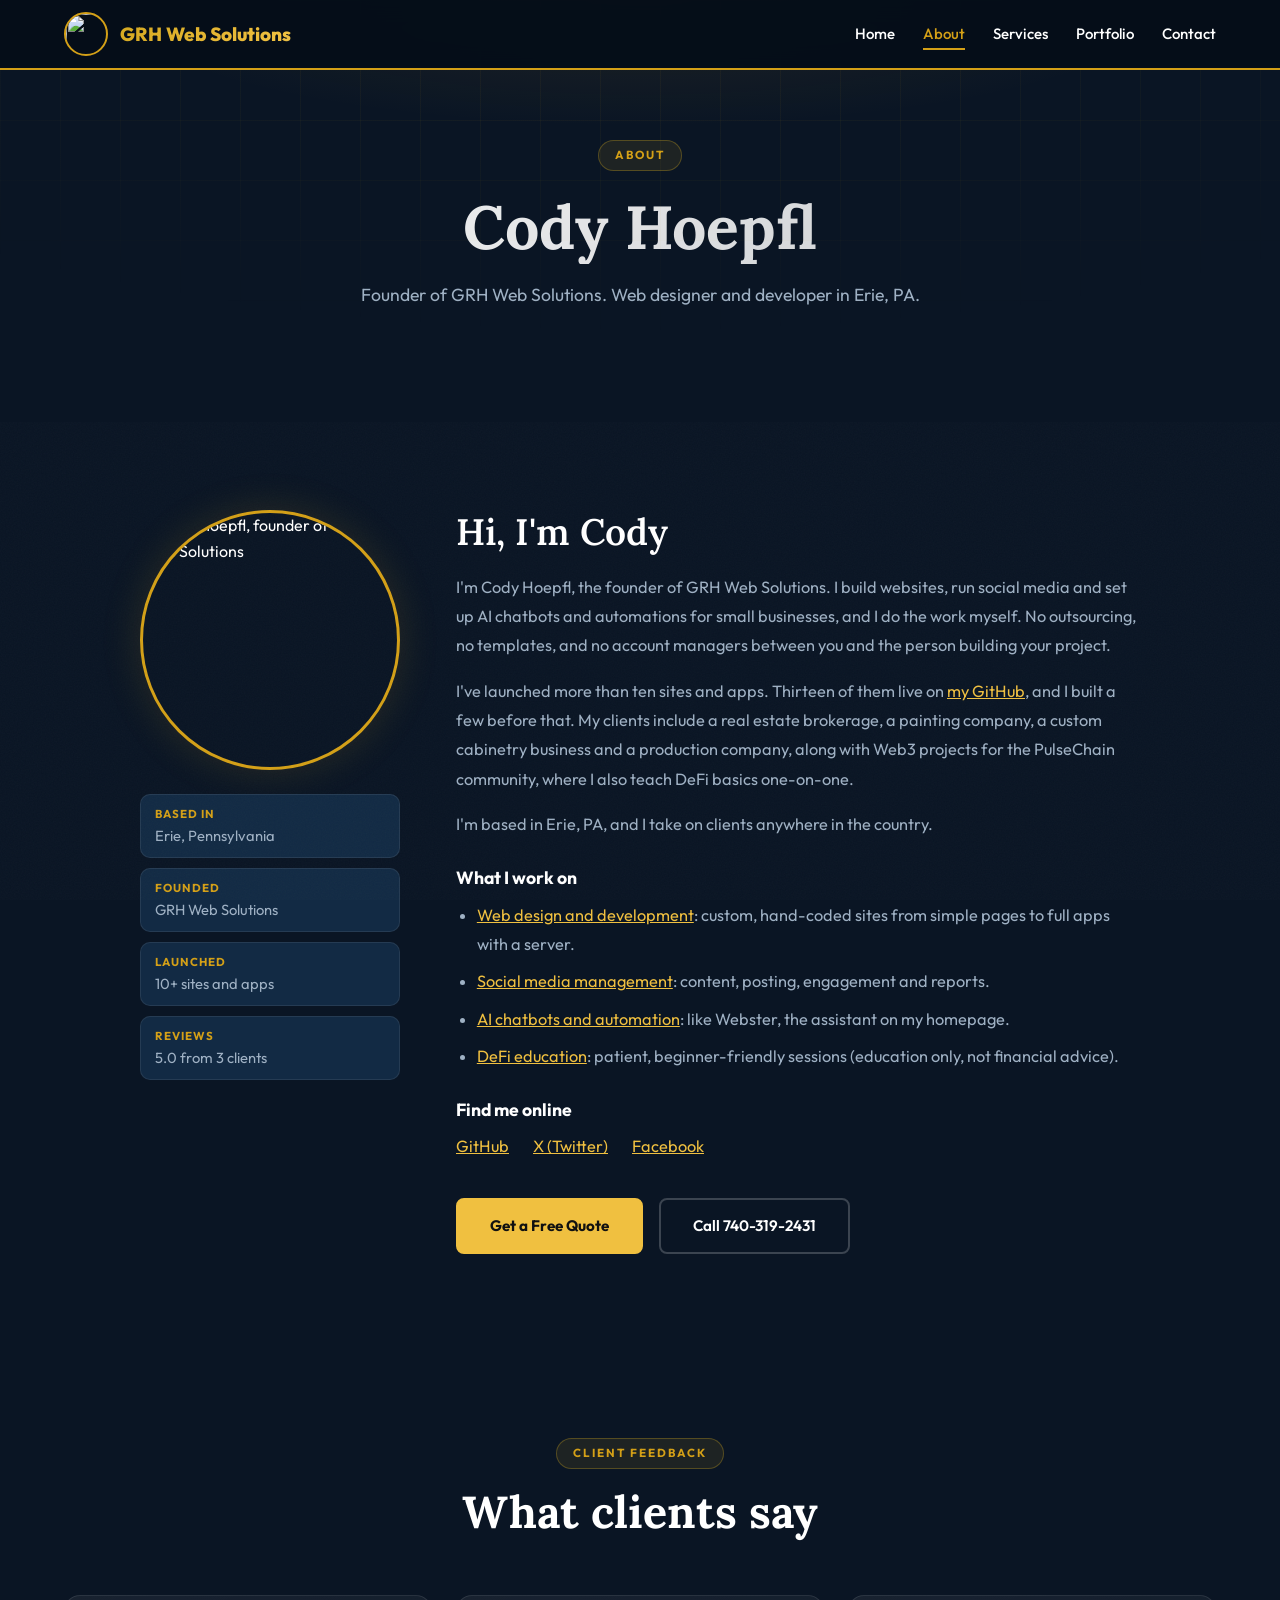
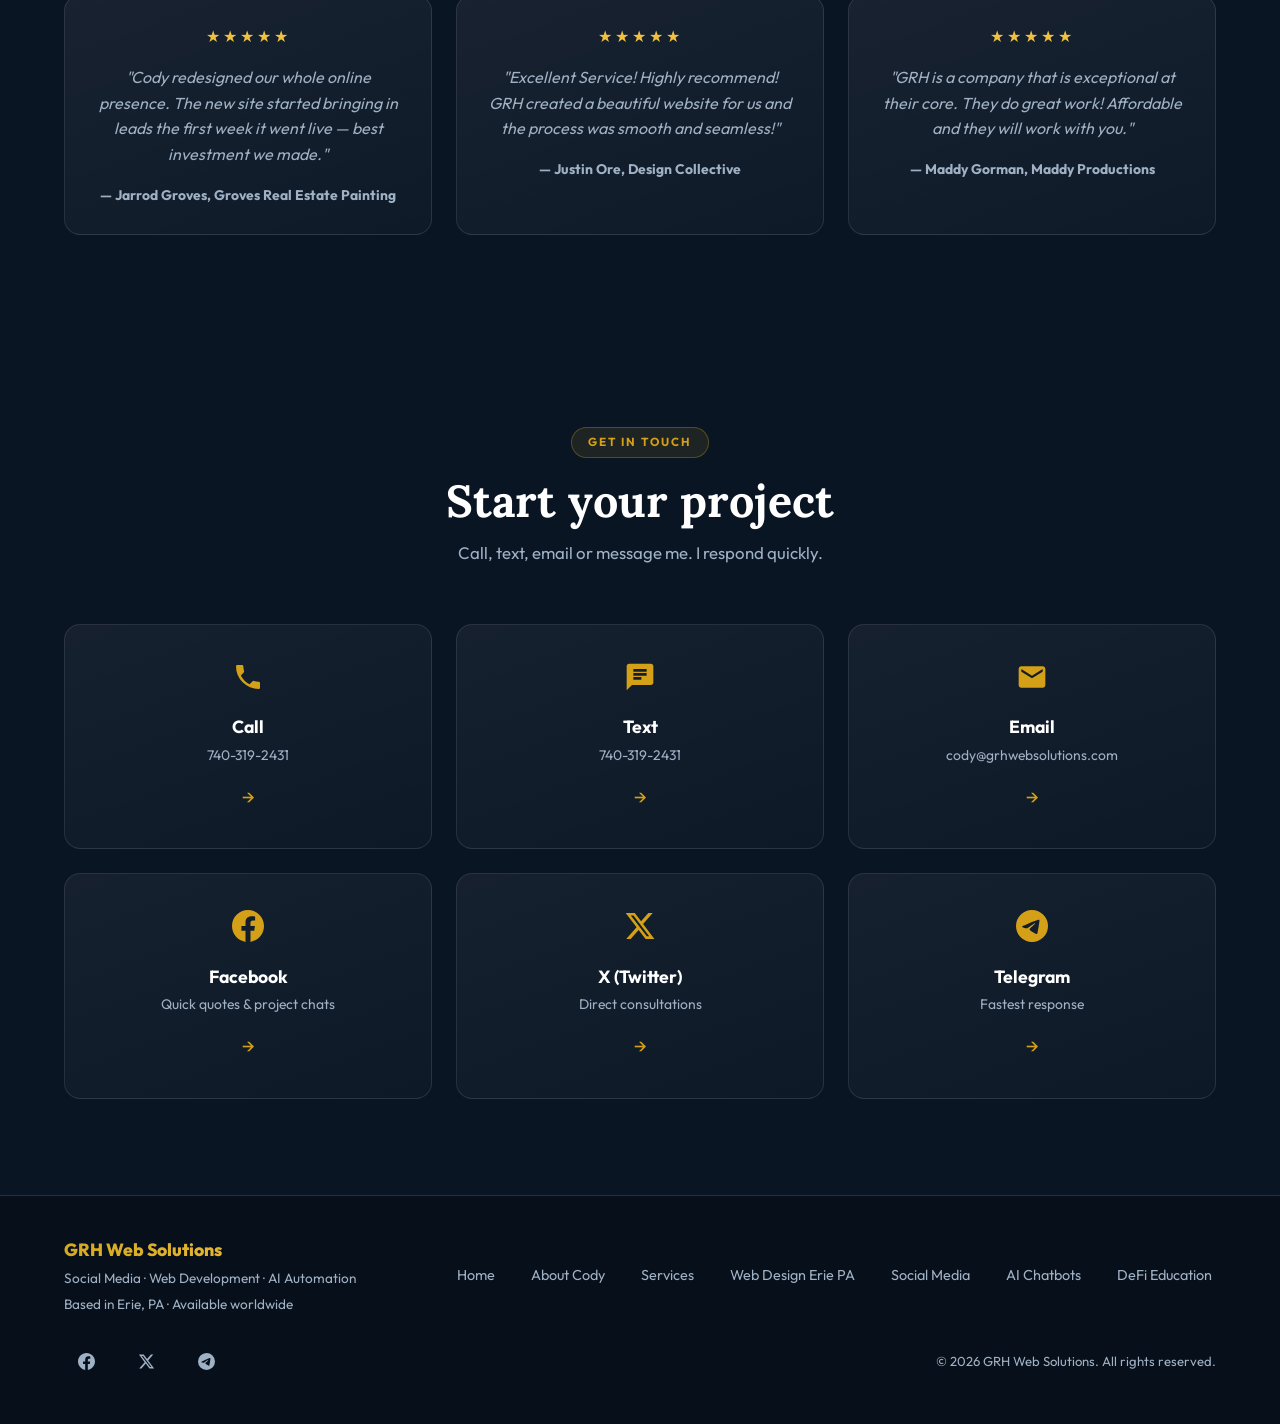
==== about.html @ 49083e16 "Add service landing pages, Cody Hoepfl bio, pricing FAQ, review schema and .htaccess - New pages: we" ====
<!DOCTYPE html>
<html lang="en">
<head>
    <!-- Google tag (gtag.js) -->
    <script async src="https://www.googletagmanager.com/gtag/js?id=G-C15HK9LHY8"></script>
    <script>
      window.dataLayer = window.dataLayer || [];
      function gtag(){dataLayer.push(arguments);}
      gtag('js', new Date());

      gtag('config', 'G-C15HK9LHY8');
    </script>
    <meta charset="UTF-8">
    <meta name="viewport" content="width=device-width, initial-scale=1.0">
    <meta http-equiv="X-UA-Compatible" content="IE=edge">

    <title>Cody Hoepfl, Founder of GRH Web Solutions | Web Designer in Erie, PA</title>
    <meta name="description" content="Cody Hoepfl is the founder of GRH Web Solutions, a web designer and developer in Erie, PA who builds websites, runs social media and sets up AI chatbots for small businesses.">
    <meta name="author" content="Cody Hoepfl">
    <meta name="robots" content="index, follow">
    <link rel="canonical" href="https://grhwebsolutions.com/about.html">

    <meta property="og:type" content="profile">
    <meta property="og:url" content="https://grhwebsolutions.com/about.html">
    <meta property="og:title" content="Cody Hoepfl | GRH Web Solutions">
    <meta property="og:description" content="Meet Cody Hoepfl, the Erie, PA web designer and developer behind GRH Web Solutions.">
    <meta property="og:image" content="https://grhwebsolutions.com/images/og-image.jpg">
    <meta property="og:image:width" content="1200">
    <meta property="og:image:height" content="630">
    <meta property="og:image:alt" content="GRH Web Solutions logo: web design, social media and AI automation in Erie, PA">
    <meta property="og:site_name" content="GRH Web Solutions">
    <meta property="og:locale" content="en_US">
    <meta name="twitter:card" content="summary_large_image">
    <meta name="twitter:site" content="@gainrangerheffe">
    <meta name="twitter:image:alt" content="GRH Web Solutions logo: web design, social media and AI automation in Erie, PA">

    <meta name="theme-color" content="#0A1524">

    <link rel="dns-prefetch" href="//fonts.googleapis.com">
    <link rel="preconnect" href="https://fonts.googleapis.com">
    <link rel="preconnect" href="https://fonts.gstatic.com" crossorigin>

    <link rel="icon" type="image/png" sizes="32x32" href="images/favicon-32.png">
    <link rel="apple-touch-icon" sizes="180x180" href="images/apple-touch-icon.png">

    <link rel="stylesheet" href="style.css?v=20261007b">
    <script src="script.js?v=20261007b" defer></script>
    <script type="application/ld+json">
    {
      "@context": "https://schema.org",
      "@graph": [
        {
          "@type": "BreadcrumbList",
          "itemListElement": [
            {
              "@type": "ListItem",
              "position": 1,
              "name": "Home",
              "item": "https://grhwebsolutions.com/"
            },
            {
              "@type": "ListItem",
              "position": 2,
              "name": "About Cody Hoepfl",
              "item": "https://grhwebsolutions.com/about.html"
            }
          ]
        },
        {
          "@type": "ProfilePage",
          "@id": "https://grhwebsolutions.com/about.html",
          "url": "https://grhwebsolutions.com/about.html",
          "name": "About Cody Hoepfl",
          "mainEntity": {
            "@id": "https://grhwebsolutions.com/about.html#cody"
          }
        },
        {
          "@type": "Person",
          "@id": "https://grhwebsolutions.com/about.html#cody",
          "name": "Cody Hoepfl",
          "givenName": "Cody",
          "familyName": "Hoepfl",
          "jobTitle": "Founder and Web Developer",
          "url": "https://grhwebsolutions.com/about.html",
          "image": "https://grhwebsolutions.com/images/me-520.jpg",
          "email": "cody@grhwebsolutions.com",
          "telephone": "+1-740-319-2431",
          "worksFor": {
            "@id": "https://grhwebsolutions.com/#business",
            "@type": "ProfessionalService",
            "name": "GRH Web Solutions"
          },
          "address": {
            "@type": "PostalAddress",
            "addressLocality": "Erie",
            "addressRegion": "PA",
            "addressCountry": "US"
          },
          "knowsAbout": [
            "Web design",
            "Website development",
            "JavaScript",
            "Node.js",
            "Search engine optimization",
            "Social media marketing",
            "AI chatbots",
            "Business automation",
            "Decentralized finance"
          ],
          "sameAs": [
            "https://github.com/GainRangerHeffe",
            "https://x.com/gainrangerheffe"
          ]
        }
      ]
    }
    </script>
</head>
<body>
    <a href="#main" class="skip-link">Skip to content</a>

    <!-- Navigation -->
    <header class="header-nav" role="banner">
        <div class="nav-container">
            <a href="/" class="nav-logo" aria-label="GRH Web Solutions home">
                <img src="images/grh-logo-88.webp" alt="" width="44" height="44">
                <span class="nav-logo-text">GRH Web Solutions</span>
            </a>
            <nav class="nav-links" id="nav-links" aria-label="Main navigation">
                <a href="/" class="nav-link">Home</a>
                <a href="/about.html" class="nav-link active" aria-current="page">About</a>
                <a href="/services.html" class="nav-link">Services</a>
                <a href="/#portfolio" class="nav-link">Portfolio</a>
                <a href="#contact" class="nav-link">Contact</a>
            </nav>
            <button class="mobile-menu-btn" aria-label="Toggle navigation menu" aria-expanded="false" aria-controls="nav-links">
                <span></span>
                <span></span>
                <span></span>
            </button>
        </div>
    </header>

    <main id="main">

        <section class="page-hero" aria-label="Page introduction">
            <div class="page-hero-bg-grid" aria-hidden="true"></div>
            <div class="container">
                <span class="section-tag">About</span>
                <h1>Cody Hoepfl</h1>
                <p>Founder of GRH Web Solutions. Web designer and developer in Erie, PA.</p>
            </div>
        </section>

        <section id="bio" class="content-section" aria-labelledby="bio-heading">
            <div class="container">
                <div class="bio-grid">
                    <div class="bio-photo">
                        <picture>
                            <source srcset="images/me-520.webp" type="image/webp">
                            <img src="images/me-520.jpg" alt="Cody Hoepfl, founder of GRH Web Solutions" class="about-photo-img" width="260" height="260" decoding="async">
                        </picture>
                        <ul class="bio-facts">
                            <li><strong>Based in</strong> Erie, Pennsylvania</li>
                            <li><strong>Founded</strong> GRH Web Solutions</li>
                            <li><strong>Launched</strong> 10+ sites and apps</li>
                            <li><strong>Reviews</strong> 5.0 from 3 clients</li>
                        </ul>
                    </div>
                    <div class="prose bio-text">
                        <h2 id="bio-heading">Hi, I'm Cody</h2>
                        <p>I'm Cody Hoepfl, the founder of GRH Web Solutions. I build websites, run social media and set up AI chatbots and automations for small businesses, and I do the work myself. No outsourcing, no templates, and no account managers between you and the person building your project.</p>
                        <p>I've launched more than ten sites and apps. Thirteen of them live on <a href="https://github.com/GainRangerHeffe" target="_blank" rel="noopener noreferrer">my GitHub</a>, and I built a few before that. My clients include a real estate brokerage, a painting company, a custom cabinetry business and a production company, along with Web3 projects for the PulseChain community, where I also teach DeFi basics one-on-one.</p>
                        <p>I'm based in Erie, PA, and I take on clients anywhere in the country.</p>
                        <h3>What I work on</h3>
                        <ul>
                            <li><a href="/web-design-erie-pa.html">Web design and development</a>: custom, hand-coded sites from simple pages to full apps with a server.</li>
                            <li><a href="/social-media-management.html">Social media management</a>: content, posting, engagement and reports.</li>
                            <li><a href="/ai-chatbots.html">AI chatbots and automation</a>: like Webster, the assistant on my homepage.</li>
                            <li><a href="/defi.html">DeFi education</a>: patient, beginner-friendly sessions (education only, not financial advice).</li>
                        </ul>
                        <h3>Find me online</h3>
                        <ul class="bio-links">
                            <li><a href="https://github.com/GainRangerHeffe" target="_blank" rel="noopener noreferrer">GitHub</a></li>
                            <li><a href="https://x.com/gainrangerheffe" target="_blank" rel="noopener noreferrer">X (Twitter)</a></li>
                            <li><a href="https://www.facebook.com/GRHwebsolutions" target="_blank" rel="noopener noreferrer">Facebook</a></li>
                        </ul>
                        <div class="hero-ctas">
                            <a href="/#quote" class="btn-primary">Get a Free Quote</a>
                            <a href="tel:+17403192431" class="btn-ghost" data-track="call">Call 740-319-2431</a>
                        </div>
                    </div>
                </div>
            </div>
        </section>

        <section class="services-section" aria-labelledby="testimonials-heading">
            <div class="container">
                <div class="section-header">
                    <span class="section-tag">Client Feedback</span>
                    <h2 id="testimonials-heading">What clients say</h2>
                </div>
                <div class="crypto-grid">
                    <div class="crypto-card" data-aos>
                        <div class="testimonial-stars" role="img" aria-label="5 out of 5 stars">★★★★★</div>
                        <blockquote class="testimonial-quote">"Cody redesigned our whole online presence. The new site started bringing in leads the first week it went live — best investment we made."</blockquote>
                        <p class="testimonial-author">— Jarrod Groves, Groves Real Estate Painting</p>
                    </div>
                    <div class="crypto-card" data-aos>
                        <div class="testimonial-stars" role="img" aria-label="5 out of 5 stars">★★★★★</div>
                        <blockquote class="testimonial-quote">"Excellent Service! Highly recommend! GRH created a beautiful website for us and the process was smooth and seamless!"</blockquote>
                        <p class="testimonial-author">— Justin Ore, Design Collective</p>
                    </div>
                    <div class="crypto-card" data-aos>
                        <div class="testimonial-stars" role="img" aria-label="5 out of 5 stars">★★★★★</div>
                        <blockquote class="testimonial-quote">"GRH is a company that is exceptional at their core. They do great work! Affordable and they will work with you."</blockquote>
                        <p class="testimonial-author">— Maddy Gorman, Maddy Productions</p>
                    </div>
                </div>
            </div>
        </section>

        <!-- ── CONTACT ── -->
        <section id="contact" class="contact-section" aria-labelledby="contact-heading">
            <div class="container">
                <div class="section-header">
                    <span class="section-tag">Get In Touch</span>
                    <h2 id="contact-heading">Start your project</h2>
                    <p>Call, text, email or message me. I respond quickly.</p>
                </div>
                <div class="contact-grid">

                    <a href="tel:+17403192431" class="contact-card" data-track="call" aria-label="Call Cody at 740-319-2431">
                        <div class="contact-icon" aria-hidden="true">
                            <svg viewBox="0 0 24 24" width="32" height="32" aria-hidden="true"><path fill="currentColor" d="M6.62 10.79a15.05 15.05 0 0 0 6.59 6.59l2.2-2.2a1 1 0 0 1 1.02-.24c1.12.37 2.33.57 3.57.57a1 1 0 0 1 1 1V20a1 1 0 0 1-1 1A17 17 0 0 1 3 4a1 1 0 0 1 1-1h3.5a1 1 0 0 1 1 1c0 1.25.2 2.45.57 3.57a1 1 0 0 1-.25 1.02l-2.2 2.2z"/></svg>
                        </div>
                        <h3>Call</h3>
                        <p>740-319-2431</p>
                        <span class="contact-arrow" aria-hidden="true">→</span>
                    </a>

                    <a href="sms:+17403192431" class="contact-card" data-track="text" aria-label="Text Cody at 740-319-2431">
                        <div class="contact-icon" aria-hidden="true">
                            <svg viewBox="0 0 24 24" width="32" height="32" aria-hidden="true"><path fill="currentColor" d="M20 2H4a2 2 0 0 0-2 2v18l4-4h14a2 2 0 0 0 2-2V4a2 2 0 0 0-2-2zM7 9h10v2H7V9zm6 5H7v-2h6v2zm4-6H7V6h10v2z"/></svg>
                        </div>
                        <h3>Text</h3>
                        <p>740-319-2431</p>
                        <span class="contact-arrow" aria-hidden="true">→</span>
                    </a>

                    <a href="mailto:cody@grhwebsolutions.com" class="contact-card" aria-label="Send email to Cody">
                        <div class="contact-icon" aria-hidden="true">
                            <svg viewBox="0 0 24 24" width="32" height="32" aria-hidden="true">
                                <path fill="currentColor" d="M20 4H4c-1.1 0-2 .9-2 2v12c0 1.1.9 2 2 2h16c1.1 0 2-.9 2-2V6c0-1.1-.9-2-2-2zm0 4l-8 5-8-5V6l8 5 8-5v2z"/>
                            </svg>
                        </div>
                        <h3>Email</h3>
                        <p>cody@grhwebsolutions.com</p>
                        <span class="contact-arrow" aria-hidden="true">→</span>
                    </a>
                    <a href="https://www.facebook.com/GRHwebsolutions" class="contact-card" target="_blank" rel="noopener noreferrer" aria-label="Contact via Facebook Messenger">
                        <div class="contact-icon" aria-hidden="true">
                            <svg viewBox="0 0 24 24" width="32" height="32">
                                <path fill="currentColor" d="M24 12.073c0-6.627-5.373-12-12-12s-12 5.373-12 12c0 5.99 4.388 10.954 10.125 11.854v-8.385H7.078v-3.47h3.047V9.43c0-3.007 1.792-4.669 4.533-4.669 1.312 0 2.686.235 2.686.235v2.953H15.83c-1.491 0-1.956.925-1.956 1.874v2.25h3.328l-.532 3.47h-2.796v8.385C19.612 23.027 24 18.062 24 12.073z"/>
                            </svg>
                        </div>
                        <h3>Facebook</h3>
                        <p>Quick quotes &amp; project chats</p>
                        <span class="contact-arrow" aria-hidden="true">→</span>
                    </a>

                    <a href="https://x.com/gainrangerheffe" class="contact-card" target="_blank" rel="noopener noreferrer" aria-label="Contact via X (Twitter)">
                        <div class="contact-icon" aria-hidden="true">
                            <svg viewBox="0 0 24 24" width="32" height="32">
                                <path fill="currentColor" d="M18.244 2.25h3.308l-7.227 8.26 8.502 11.24H16.17l-5.214-6.817L4.99 21.75H1.68l7.73-8.835L1.254 2.25H8.08l4.713 6.231zm-1.161 17.52h1.833L7.084 4.126H5.117z"/>
                            </svg>
                        </div>
                        <h3>X (Twitter)</h3>
                        <p>Direct consultations</p>
                        <span class="contact-arrow" aria-hidden="true">→</span>
                    </a>

                    <a href="https://t.me/gainrangershouse" class="contact-card" target="_blank" rel="noopener noreferrer" aria-label="Contact via Telegram">
                        <div class="contact-icon" aria-hidden="true">
                            <svg viewBox="0 0 24 24" width="32" height="32">
                                <path fill="currentColor" d="M11.944 0A12 12 0 0 0 0 12a12 12 0 0 0 12 12 12 12 0 0 0 12-12A12 12 0 0 0 12 0a12 12 0 0 0-.056 0zm4.962 7.224c.1-.002.321.023.465.14a.506.506 0 0 1 .171.325c.016.093.036.306.02.472-.18 1.898-.962 6.502-1.36 8.627-.168.9-.499 1.201-.82 1.23-.696.065-1.225-.46-1.9-.902-1.056-.693-1.653-1.124-2.678-1.8-1.185-.78-.417-1.21.258-1.91.177-.184 3.247-2.977 3.307-3.23.007-.032.014-.15-.056-.212s-.174-.041-.249-.024c-.106.024-1.793 1.14-5.061 3.345-.48.33-.913.49-1.302.48-.428-.008-1.252-.241-1.865-.44-.752-.245-1.349-.374-1.297-.789.027-.216.325-.437.893-.663 3.498-1.524 5.83-2.529 6.998-3.014 3.332-1.386 4.025-1.627 4.476-1.635z"/>
                            </svg>
                        </div>
                        <h3>Telegram</h3>
                        <p>Fastest response</p>
                        <span class="contact-arrow" aria-hidden="true">→</span>
                    </a>

                </div>
            </div>
        </section>

    </main>

    <footer class="footer" role="contentinfo">
        <div class="container">
            <div class="footer-inner">
                <div class="footer-brand">
                    <span class="footer-logo-text">GRH Web Solutions</span>
                    <p>Social Media · Web Development · AI Automation</p>
                    <p class="footer-location">Based in Erie, PA &middot; Available worldwide</p>
                </div>
                <nav class="footer-links" aria-label="Footer navigation">
                    <a href="/">Home</a>
                    <a href="/about.html">About Cody</a>
                    <a href="/services.html">Services</a>
                    <a href="/web-design-erie-pa.html">Web Design Erie PA</a>
                    <a href="/social-media-management.html">Social Media</a>
                    <a href="/ai-chatbots.html">AI Chatbots</a>
                    <a href="/defi.html">DeFi Education</a>
                </nav>
                <div class="footer-social" aria-label="Social media links">
                    <a href="https://www.facebook.com/GRHwebsolutions" aria-label="Facebook" target="_blank" rel="noopener noreferrer">
                        <svg viewBox="0 0 24 24" aria-hidden="true"><path fill="currentColor" d="M24 12.073c0-6.627-5.373-12-12-12s-12 5.373-12 12c0 5.99 4.388 10.954 10.125 11.854v-8.385H7.078v-3.47h3.047V9.43c0-3.007 1.792-4.669 4.533-4.669 1.312 0 2.686.235 2.686.235v2.953H15.83c-1.491 0-1.956.925-1.956 1.874v2.25h3.328l-.532 3.47h-2.796v8.385C19.612 23.027 24 18.062 24 12.073z"/></svg>
                    </a>
                    <a href="https://x.com/gainrangerheffe" aria-label="X (Twitter)" target="_blank" rel="noopener noreferrer">
                        <svg viewBox="0 0 24 24" aria-hidden="true"><path fill="currentColor" d="M18.244 2.25h3.308l-7.227 8.26 8.502 11.24H16.17l-5.214-6.817L4.99 21.75H1.68l7.73-8.835L1.254 2.25H8.08l4.713 6.231zm-1.161 17.52h1.833L7.084 4.126H5.117z"/></svg>
                    </a>
                    <a href="https://t.me/gainrangershouse" aria-label="Telegram" target="_blank" rel="noopener noreferrer">
                        <svg viewBox="0 0 24 24" aria-hidden="true"><path fill="currentColor" d="M11.944 0A12 12 0 0 0 0 12a12 12 0 0 0 12 12 12 12 0 0 0 12-12A12 12 0 0 0 12 0a12 12 0 0 0-.056 0zm4.962 7.224c.1-.002.321.023.465.14a.506.506 0 0 1 .171.325c.016.093.036.306.02.472-.18 1.898-.962 6.502-1.36 8.627-.168.9-.499 1.201-.82 1.23-.696.065-1.225-.46-1.9-.902-1.056-.693-1.653-1.124-2.678-1.8-1.185-.78-.417-1.21.258-1.91.177-.184 3.247-2.977 3.307-3.23.007-.032.014-.15-.056-.212s-.174-.041-.249-.024c-.106.024-1.793 1.14-5.061 3.345-.48.33-.913.49-1.302.48-.428-.008-1.252-.241-1.865-.44-.752-.245-1.349-.374-1.297-.789.027-.216.325-.437.893-.663 3.498-1.524 5.83-2.529 6.998-3.014 3.332-1.386 4.025-1.627 4.476-1.635z"/></svg>
                    </a>
                </div>
                <p class="footer-copy">&copy; 2026 GRH Web Solutions. All rights reserved.</p>
            </div>
        </div>
    </footer>

    <nav class="mobile-cta-bar" aria-label="Quick contact">
        <a href="tel:+17403192431" data-track="call">
            <svg viewBox="0 0 24 24" width="20" height="20" aria-hidden="true"><path fill="currentColor" d="M6.62 10.79a15.05 15.05 0 0 0 6.59 6.59l2.2-2.2a1 1 0 0 1 1.02-.24c1.12.37 2.33.57 3.57.57a1 1 0 0 1 1 1V20a1 1 0 0 1-1 1A17 17 0 0 1 3 4a1 1 0 0 1 1-1h3.5a1 1 0 0 1 1 1c0 1.25.2 2.45.57 3.57a1 1 0 0 1-.25 1.02l-2.2 2.2z"/></svg>
            Call
        </a>
        <a href="sms:+17403192431" data-track="text">
            <svg viewBox="0 0 24 24" width="20" height="20" aria-hidden="true"><path fill="currentColor" d="M20 2H4a2 2 0 0 0-2 2v18l4-4h14a2 2 0 0 0 2-2V4a2 2 0 0 0-2-2zM7 9h10v2H7V9zm6 5H7v-2h6v2zm4-6H7V6h10v2z"/></svg>
            Text
        </a>
        <a href="/#quote" class="mobile-cta-primary">Free Quote</a>
    </nav>

    <a href="#" id="backToTop" class="back-to-top" aria-label="Back to top">
        <svg width="20" height="20" viewBox="0 0 24 24" fill="currentColor" aria-hidden="true">
            <path d="M12 5l-7 7h5v7h4v-7h5l-7-7z"/>
        </svg>
    </a>

</body>
</html>
---- style.css ----
/* ─── DESIGN TOKENS ─── */
:root {
  --primary: #D4A017;       /* warm gold  — matches logo circuit G / card gold */
  --secondary: #4A7FB5;     /* steel blue — matches "WEB SOLUTIONS" / logo blue */
  --tertiary: #16324F;      /* deep navy  — depth accent, matches card navy */
  --bg-dark: #0A1524;       /* deep navy  — matches business card background */
  --bg-mid: #0D1E32;
  --bg-light: #122A44;
  --text-primary: #ffffff;
  --text-secondary: #9FB1C4;
  --accent: #F0C040;        /* bright gold highlight */
  --radius: 16px;
  --font-main: 'Outfit', -apple-system, BlinkMacSystemFont, sans-serif;
  --font-serif: 'Lora', Georgia, serif;
}

/* ─── RESET ─── */
*, *::before, *::after { margin: 0; padding: 0; box-sizing: border-box; }
html { scroll-behavior: smooth; }
body {
  background-color: var(--bg-dark);
  color: var(--text-primary);
  font-family: var(--font-main);
  line-height: 1.6;
  overflow-x: hidden;
  min-height: 100vh;
}
body::before {
  content: '';
  position: fixed; inset: 0;
  opacity: 0.03;
  background-image: url("data:image/svg+xml,%3Csvg xmlns='http://www.w3.org/2000/svg' width='300' height='300'%3E%3Cfilter id='n'%3E%3CfeTurbulence type='fractalNoise' baseFrequency='0.75' numOctaves='4' stitchTiles='stitch'/%3E%3C/filter%3E%3Crect width='300' height='300' filter='url(%23n)' opacity='1'/%3E%3C/svg%3E");
  background-size: 300px 300px;
  pointer-events: none; z-index: 0;
}
h1, h2, h3, h4, h5, h6 { font-weight: 700; line-height: 1.2; }
h1, h2 { font-family: var(--font-serif); font-weight: 600; }
a { color: inherit; }
img { max-width: 100%; display: block; }

/* ─── CONTAINER ─── */
.container { max-width: 1200px; margin: 0 auto; padding: 0 24px; }

/* ─── NAV ─── */
.header-nav {
  position: fixed; top: 0; left: 0; width: 100%;
  background: rgb(6 14 24 / .97);
  border-bottom: 2px solid var(--primary);
  backdrop-filter: blur(12px); -webkit-backdrop-filter: blur(12px);
  z-index: 1000; height: 70px;
  transition: height 0.3s ease, background 0.3s ease;
}
.header-nav.scrolled { height: 62px; background: rgb(4 10 18 / .99); }

.nav-container {
  display: flex; justify-content: space-between; align-items: center;
  max-width: 1200px; margin: 0 auto; padding: 0 24px; height: 100%;
}

.nav-logo { display: flex; align-items: center; text-decoration: none; transition: transform 0.3s ease; }
.nav-logo:hover { transform: scale(1.04); }
.nav-logo img {
  width: 44px; height: 44px; border-radius: 50%;
  border: 2px solid var(--primary);
  transition: border-color 0.3s ease;
}
.nav-logo:hover img { border-color: var(--secondary); }
.nav-logo-text {
  margin-left: 12px; font-size: 19px; font-weight: 800;
  font-family: var(--font-main);
  background: linear-gradient(135deg, #D4A820 0%, #F0C040 45%, #5B8DB8 100%);
  background-size: 200% 200%;
  background-clip: text; -webkit-background-clip: text; -webkit-text-fill-color: transparent;
  animation: gradient-shift 3s ease infinite;
}

.nav-links { display: flex; gap: 28px; align-items: center; }
.nav-link {
  color: var(--text-primary); text-decoration: none;
  font-weight: 500; font-size: 15px;
  position: relative; transition: color 0.3s ease;
}
.nav-link::after {
  content: ''; position: absolute; bottom: -4px; left: 0;
  width: 0; height: 2px; background: var(--primary); transition: width 0.3s ease;
}
.nav-link:hover, .nav-link.active { color: var(--primary); }
.nav-link:hover::after, .nav-link.active::after { width: 100%; }

.mobile-menu-btn {
  display: none; flex-direction: column; justify-content: space-between;
  width: 44px; height: 44px; background: none; border: none; cursor: pointer; padding: 13px 8px;
  margin-right: -8px;
}
.mobile-menu-btn span {
  display: block; width: 100%; height: 2.5px;
  background: var(--text-primary); border-radius: 2px; transition: all 0.3s ease;
}
.mobile-menu-btn.active span:nth-child(1) { transform: translateY(7.75px) rotate(45deg); }
.mobile-menu-btn.active span:nth-child(2) { opacity: 0; }
.mobile-menu-btn.active span:nth-child(3) { transform: translateY(-7.75px) rotate(-45deg); }

/* ─── HERO (INDEX) ─── */
.hero-section {
  width: 100%; min-height: 100vh;
  display: flex; align-items: center; justify-content: center; gap: 60px;
  padding: 110px 40px 80px;
  position: relative; overflow: hidden;
  background:
    radial-gradient(ellipse 80% 60% at 15% 50%, rgb(212 168 32 / .08) 0%, transparent 60%),
    radial-gradient(ellipse 60% 50% at 85% 30%, rgb(91 141 184 / .08) 0%, transparent 60%),
    radial-gradient(ellipse 50% 40% at 50% 85%, rgb(212 168 32 / .04) 0%, transparent 60%),
    var(--bg-dark);
}

.hero-bg-grid {
  position: absolute; inset: 0; pointer-events: none;
  background-image:
    linear-gradient(rgb(212 168 32 / .06) 1px, transparent 1px),
    linear-gradient(90deg, rgb(212 168 32 / .06) 1px, transparent 1px);
  background-size: 60px 60px;
  animation: grid-scroll 25s linear infinite;
  mask-image: radial-gradient(ellipse 80% 80% at 50% 50%, black 20%, transparent 100%);
  -webkit-mask-image: radial-gradient(ellipse 80% 80% at 50% 50%, black 20%, transparent 100%);
}
@keyframes grid-scroll { 0% { transform: translate(0, 0); } 100% { transform: translate(60px, 60px); } }

.hero-bg-glow {
  position: absolute; inset: 0; pointer-events: none;
  background: radial-gradient(ellipse 50% 60% at 50% 40%, rgb(212 168 32 / .05) 0%, transparent 70%);
}

.hero-content { flex: 0 1 580px; position: relative; z-index: 2; }
.hero-visual { flex: 0 1 440px; position: relative; z-index: 2; scroll-margin-top: 90px; }

.hero-badge {
  display: inline-flex; align-items: center; gap: 10px;
  background: rgb(212 168 32 / .1); border: 1px solid rgb(212 168 32 / .35);
  border-radius: 50px; padding: 7px 18px;
  font-size: 0.77rem; font-weight: 600; letter-spacing: 1.5px;
  text-transform: uppercase; color: var(--primary); margin-bottom: 24px;
}
.badge-dot {
  width: 6px; height: 6px; border-radius: 50%;
  background: var(--primary); flex-shrink: 0;
  animation: badge-pulse 2s ease-in-out infinite;
}
@keyframes badge-pulse { 0%,100% { opacity:1; transform:scale(1); } 50% { opacity:.4; transform:scale(.7); } }

.hero-section h1 {
  font-size: clamp(2.8rem, 5vw, 4.2rem); font-weight: 700;
  color: var(--text-primary); margin-bottom: 20px; line-height: 1.1;
}
.hero-section h1 em {
  font-style: italic;
  background: linear-gradient(135deg, var(--primary), var(--accent));
  background-clip: text; -webkit-background-clip: text; -webkit-text-fill-color: transparent;
}

.hero-sub {
  font-size: 1.1rem; color: var(--text-secondary);
  max-width: 500px; line-height: 1.75; margin-bottom: 36px;
}

.hero-ctas { display: flex; gap: 16px; flex-wrap: wrap; margin-bottom: 48px; }

.hero-stats { display: flex; align-items: center; gap: 32px; }
.stat { text-align: center; }
.stat-num { display: block; font-size: 1.8rem; font-weight: 800; font-family: var(--font-main); color: var(--primary); line-height: 1; margin-bottom: 4px; }
.stat-label { font-size: 0.77rem; color: var(--text-secondary); text-transform: uppercase; letter-spacing: 1px; }
.stat-divider { width: 1px; height: 40px; background: rgba(255,255,255,0.12); flex-shrink: 0; }

/* Floating cards */
.hero-card-stack { position: relative; height: 380px; }
.floating-card {
  position: absolute; display: flex; align-items: center; gap: 14px;
  background: rgba(255,255,255,.05); border: 1px solid rgba(255,255,255,.1);
  border-radius: 14px; padding: 18px 22px;
  backdrop-filter: blur(12px); min-width: 220px;
  box-shadow: 0 8px 32px rgb(0 0 0 / .3);
}
.card-1 { top: 20px; right: 0; border-color: rgb(212 168 32 / .35); animation: float-a 4s ease-in-out infinite; }
.card-2 { top: 155px; right: 40px; border-color: rgb(240 192 64 / .3); animation: float-b 4s ease-in-out infinite 1.2s; }
.card-3 { top: 290px; right: 0; border-color: rgb(91 141 184 / .35); animation: float-c 4s ease-in-out infinite 2.4s; }
@keyframes float-a { 0%,100% { transform: translateY(0); } 50% { transform: translateY(-10px); } }
@keyframes float-b { 0%,100% { transform: translateY(0); } 50% { transform: translateY(-8px); } }
@keyframes float-c { 0%,100% { transform: translateY(0); } 50% { transform: translateY(-12px); } }

.fc-icon {
  width: 28px; height: 28px; flex-shrink: 0;
  color: var(--primary); display: flex; align-items: center; justify-content: center;
}
.fc-icon svg { width: 28px; height: 28px; }
.fc-text { display: flex; flex-direction: column; gap: 3px; }
.fc-text strong { font-size: .9rem; font-weight: 700; color: var(--text-primary); }
.fc-text span { font-size: .8rem; color: var(--text-secondary); }

/* ─── INNER PAGE HERO ─── */
.page-hero {
  width: 100%; padding: 140px 0 80px;
  text-align: center; position: relative; overflow: hidden;
  background:
    radial-gradient(ellipse 70% 50% at 50% 0%, rgb(212 168 32 / .1) 0%, transparent 60%),
    var(--bg-dark);
}
.page-hero-bg-grid {
  position: absolute; inset: 0; pointer-events: none;
  background-image:
    linear-gradient(rgb(212 168 32 / .05) 1px, transparent 1px),
    linear-gradient(90deg, rgb(212 168 32 / .05) 1px, transparent 1px);
  background-size: 60px 60px;
  mask-image: radial-gradient(ellipse 100% 100% at 50% 0%, black 30%, transparent 80%);
  -webkit-mask-image: radial-gradient(ellipse 100% 100% at 50% 0%, black 30%, transparent 80%);
}
.page-hero .section-tag { margin-bottom: 20px; }
.page-hero h1 {
  font-size: clamp(2.4rem, 5vw, 3.8rem); font-weight: 700; margin-bottom: 16px;
  background: linear-gradient(135deg, #ffffff 0%, rgba(255,255,255,.75) 100%);
  background-clip: text; -webkit-background-clip: text; -webkit-text-fill-color: transparent;
}
.page-hero p {
  font-size: 1.1rem; color: var(--text-secondary);
  max-width: 600px; margin: 0 auto 32px; line-height: 1.75;
}

/* ─── BUTTONS ─── */
.btn-primary {
  display: inline-block; padding: 14px 32px;
  background: var(--accent); color: #111;
  font-weight: 700; font-size: 0.95rem; font-family: var(--font-main);
  text-decoration: none; border-radius: 8px; border: 2px solid var(--accent);
  transition: transform 0.25s ease, box-shadow 0.25s ease, background 0.25s ease;
  cursor: pointer; white-space: nowrap;
}
.btn-primary:hover {
  transform: translateY(-2px);
  box-shadow: 0 8px 28px rgb(212 168 32 / .45);
  background: var(--primary); border-color: var(--primary); color: #111;
}
.btn-ghost {
  display: inline-block; padding: 14px 32px;
  background: transparent; color: var(--text-primary);
  font-weight: 600; font-size: 0.95rem; font-family: var(--font-main);
  text-decoration: none; border-radius: 8px; border: 2px solid rgba(255,255,255,.2);
  transition: transform 0.25s ease, border-color 0.25s ease, color 0.25s ease;
  cursor: pointer; white-space: nowrap;
}
.btn-ghost:hover { transform: translateY(-2px); border-color: var(--secondary); color: var(--secondary); }
.btn-lg { padding: 18px 44px; font-size: 1.05rem; }

/* ─── SECTION SHARED ─── */
.services-section,
.process-section,
.portfolio-section,
.cta-section,
.contact-section,
.defi-section { padding: 96px 0; width: 100%; }

.portfolio-section { background: var(--bg-mid); }
.process-section { background: #071220; }
.defi-alt-section { padding: 96px 0; width: 100%; background: var(--bg-light); }

.section-header { text-align: center; margin-bottom: 56px; }
.section-tag {
  display: inline-block; font-size: 0.73rem; font-weight: 700;
  letter-spacing: 2px; text-transform: uppercase;
  color: var(--primary); background: rgb(212 168 32 / .1);
  border: 1px solid rgb(212 168 32 / .3); border-radius: 50px;
  padding: 5px 16px; margin-bottom: 16px;
}
.section-header h2 {
  font-size: clamp(1.8rem, 4vw, 2.8rem); font-weight: 800;
  color: var(--text-primary); margin-bottom: 12px;
}
.section-header p {
  font-size: 1.05rem; color: var(--text-secondary);
  max-width: 560px; margin: 0 auto; line-height: 1.7;
}

/* ─── SERVICES GRID ─── */
.services-grid { display: grid; grid-template-columns: repeat(3, 1fr); gap: 24px; }

.service-card {
  background: linear-gradient(160deg, rgba(255,255,255,.06) 0%, rgba(255,255,255,.025) 100%);
  border: 1px solid rgba(255,255,255,.1);
  border-radius: var(--radius); padding: 36px 28px;
  position: relative; overflow: hidden;
  transition: transform 0.3s ease, border-color 0.3s ease, box-shadow 0.3s ease;
}
.service-card:hover {
  transform: translateY(-6px);
  border-color: rgb(212 168 32 / .4);
  box-shadow: 0 16px 40px rgb(212 168 32 / .1);
}
.service-card.featured { border-color: rgb(212 168 32 / .35); background: rgb(212 168 32 / .04); }

.service-badge {
  display: inline-block; font-size: .7rem; font-weight: 700;
  letter-spacing: 1.5px; text-transform: uppercase;
  color: var(--accent); background: rgb(240 192 64 / .12);
  border: 1px solid rgb(240 192 64 / .3); border-radius: 50px;
  padding: 4px 12px; margin-bottom: 16px;
}
.service-num { font-size: .73rem; font-weight: 700; color: rgb(212 168 32 / .85); letter-spacing: 2px; margin-bottom: 8px; }
.service-icon { width: 52px; height: 52px; color: var(--primary); margin-bottom: 16px; display: flex; align-items: center; }
.service-icon svg { width: 100%; height: 100%; }
.service-card h3 { font-size: 1.2rem; font-weight: 700; margin-bottom: 10px; }
.service-card > p { font-size: .92rem; color: var(--text-secondary); margin-bottom: 20px; line-height: 1.65; }

.service-list { list-style: none; margin-bottom: 24px; }
.service-list li {
  font-size: .88rem; color: var(--text-secondary);
  padding: 5px 0 5px 18px; position: relative;
}
.service-list li::before { content: '▸'; position: absolute; left: 0; color: var(--accent); font-weight: 700; }

.service-link {
  font-size: .88rem; font-weight: 600; color: var(--primary);
  text-decoration: none; transition: color .2s ease; display: inline-flex; align-items: center;
}
.service-link:hover { color: var(--accent); }

/* ─── SERVICE DETAIL (services.html) ─── */
.service-detail { padding: 80px 0; width: 100%; }
.service-detail:nth-of-type(even) { background: var(--bg-mid); }

.service-detail-inner {
  display: grid; grid-template-columns: 1fr 1fr; gap: 60px; align-items: start;
}
.service-detail-inner.reverse .service-detail-text { order: 2; }
.service-detail-inner.reverse .service-detail-visual { order: 1; }

.service-detail-text .section-tag { margin-bottom: 16px; }
.service-detail-text h2 { font-size: clamp(1.8rem, 3.5vw, 2.6rem); font-weight: 800; margin-bottom: 16px; }
.service-detail-text p { font-size: 1rem; color: var(--text-secondary); line-height: 1.75; margin-bottom: 20px; }

.service-detail-visual {
  background: linear-gradient(160deg, rgba(255,255,255,.06) 0%, rgba(255,255,255,.025) 100%);
  border: 1px solid rgba(255,255,255,.1);
  border-radius: 20px; padding: 32px;
}
.service-detail-visual h4, .included-heading {
  font-size: .75rem; font-weight: 700; letter-spacing: 1.5px;
  text-transform: uppercase; color: var(--text-secondary); margin-bottom: 16px;
}
.service-feature-list { list-style: none; }
.service-feature-list li {
  display: flex; align-items: center; gap: 12px;
  padding: 10px 0; border-bottom: 1px solid rgba(255,255,255,.05);
  font-size: .95rem; color: var(--text-secondary);
}
.service-feature-list li:last-child { border-bottom: none; }
.feature-dot { width: 8px; height: 8px; border-radius: 50%; background: var(--primary); flex-shrink: 0; }

/* ─── PROCESS ─── */
.process-steps { display: flex; align-items: flex-start; }
.process-step { flex: 1; text-align: center; padding: 0 20px; }
.step-num {
  width: 52px; height: 52px; border-radius: 50%;
  background: rgb(212 168 32 / .1); border: 2px solid rgb(212 168 32 / .4);
  display: flex; align-items: center; justify-content: center;
  font-size: 1.1rem; font-weight: 800; font-family: var(--font-main); color: var(--primary);
  margin: 0 auto 16px;
}
.process-step h3 { font-size: 1.05rem; font-weight: 700; margin-bottom: 8px; }
.process-step p { font-size: .88rem; color: var(--text-secondary); line-height: 1.6; }
.process-connector {
  flex-shrink: 0; width: 60px; height: 2px; margin-top: 26px;
  background: linear-gradient(90deg, rgb(212 168 32 / .5), rgb(91 141 184 / .5));
}

/* ─── PORTFOLIO ─── */
.portfolio-grid { display: grid; grid-template-columns: repeat(auto-fit, minmax(300px, 1fr)); gap: 28px; }

.portfolio-item {
  border-radius: var(--radius); overflow: hidden;
  background: linear-gradient(160deg, rgba(255,255,255,.06) 0%, rgba(255,255,255,.025) 100%);
  border: 1px solid rgba(255,255,255,.1);
  transition: transform 0.3s ease, box-shadow 0.3s ease;
}
.portfolio-item:hover { transform: translateY(-4px); box-shadow: 0 16px 40px rgb(0 0 0 / .3); }

.portfolio-image { position: relative; height: 220px; overflow: hidden; }
.portfolio-image img { width: 100%; height: 100%; object-fit: cover; transition: transform .4s ease; }
.portfolio-item:hover .portfolio-image img { transform: scale(1.06); }

.portfolio-overlay {
  position: absolute; inset: 0;
  background: rgb(22 50 79 / .9);
  display: flex; align-items: center; justify-content: center;
  transition: opacity 0.3s ease;
}
@media (hover: hover) {
  .portfolio-overlay { opacity: 0; }
  .portfolio-item:hover .portfolio-overlay { opacity: 1; }
}
@media (hover: none) {
  .portfolio-overlay { opacity: 1; background: rgb(0 0 0 / .55); }
}

.portfolio-link {
  color: #fff; font-weight: 700; font-size: .9rem;
  text-decoration: none; padding: 10px 24px;
  border: 2px solid #fff; border-radius: 50px;
  transition: background .2s ease, color .2s ease;
}
.portfolio-link:hover { background: var(--primary); border-color: var(--primary); color: #111; }

.portfolio-info { padding: 20px 22px; }
.portfolio-tags { display: flex; gap: 8px; flex-wrap: wrap; margin-bottom: 12px; }
.portfolio-tags span {
  font-size: .72rem; font-weight: 600; color: var(--accent);
  background: rgb(212 168 32 / .1); border: 1px solid rgb(212 168 32 / .25);
  border-radius: 50px; padding: 3px 10px;
}
.portfolio-info h3 { font-size: 1.1rem; font-weight: 700; margin-bottom: 6px; }
.portfolio-info p { font-size: .87rem; color: var(--text-secondary); line-height: 1.6; }

/* ─── CTA BANNER ─── */
.cta-section { padding: 80px 0; }
.cta-inner {
  display: flex; align-items: center; justify-content: space-between;
  gap: 40px; flex-wrap: wrap;
  background: #0C1A2C; border: 1px solid rgba(212,168,32,.2);
  border-radius: 20px; padding: 52px 56px;
  position: relative; overflow: hidden;
}
.cta-inner::before {
  content: ''; position: absolute; top: 0; left: 0; right: 0; height: 3px;
  background: linear-gradient(90deg, var(--primary), var(--accent), var(--secondary));
}
.cta-text h2 { font-size: clamp(1.5rem, 3vw, 2.2rem); font-weight: 800; margin-bottom: 8px; }
.cta-text p { font-size: 1rem; color: var(--text-secondary); }

/* ─── CONTACT ─── */
.contact-grid { display: grid; grid-template-columns: repeat(auto-fit, minmax(220px, 1fr)); gap: 24px; }

.contact-card {
  display: block;
  background: linear-gradient(160deg, rgba(255,255,255,.05) 0%, rgba(255,255,255,.02) 100%);
  border: 1px solid rgba(255,255,255,.1); border-radius: var(--radius);
  padding: 36px 28px; text-align: center;
  text-decoration: none; color: var(--text-primary);
  transition: transform 0.3s ease, box-shadow 0.3s ease, border-color 0.3s ease;
  position: relative; overflow: hidden;
}
.contact-card:hover {
  transform: translateY(-6px);
  box-shadow: 0 16px 40px rgb(212 168 32 / .15);
  border-color: rgb(212 168 32 / .4);
}
.contact-icon { margin-bottom: 16px; color: var(--primary); transition: color 0.3s ease; }
.contact-card:hover .contact-icon { color: var(--accent); }
.contact-card h3 { font-size: 1.1rem; font-weight: 700; margin-bottom: 6px; }
.contact-card p { font-size: .87rem; color: var(--text-secondary); margin-bottom: 16px; }
.contact-arrow { display: block; font-size: 1.2rem; color: var(--primary); transition: transform 0.2s ease; }
.contact-card:hover .contact-arrow { transform: translateX(4px); }

/* ─── ABOUT ─── */
.about-section { padding: 96px 0; background: #071220; }
.about-inner {
  display: grid; grid-template-columns: 300px 1fr; gap: 72px; align-items: center;
}
.about-photo { display: flex; justify-content: center; }
.about-photo-wrap {
  width: 260px; height: 260px; border-radius: 50%;
  background: rgba(212,168,32,.06); border: 2px dashed rgba(212,168,32,.35);
  display: flex; align-items: center; justify-content: center;
  color: rgba(212,168,32,.4);
}
.about-photo-wrap svg { width: 80px; height: 80px; }
.about-photo-img {
  width: 260px; height: 260px; border-radius: 50%;
  object-fit: cover; object-position: center 45%;
  border: 3px solid var(--primary);
  box-shadow: 0 0 40px rgb(212 168 32 / .15);
}
.about-text .section-tag { display: block; margin-bottom: 16px; }
.about-text h2 { margin-bottom: 20px; }
.about-text p { font-size: 1rem; color: var(--text-secondary); line-height: 1.8; margin-bottom: 16px; }
.about-text p strong { color: var(--text-primary); font-weight: 600; }
.about-text .btn-primary { margin-top: 8px; display: inline-block; }

/* ─── FOOTER ─── */
.footer { background: #070F1A; border-top: 1px solid rgb(212 168 32 / .2); padding: 40px 0; }
.footer-inner {
  display: flex; align-items: center; justify-content: space-between;
  flex-wrap: wrap; gap: 24px;
}
.footer-logo-text {
  display: block; font-size: 1.1rem; font-weight: 800;
  background: linear-gradient(135deg, #D4A820, #F0C040);
  background-clip: text; -webkit-background-clip: text; -webkit-text-fill-color: transparent;
  margin-bottom: 4px;
}
.footer-brand p { font-size: .85rem; color: var(--text-secondary); }
.footer-location { font-size: .78rem; color: rgba(255,255,255,.25); margin-top: 4px; }
.footer-links { display: flex; gap: 28px; flex-wrap: wrap; }
.footer-links a { font-size: .9rem; color: var(--text-secondary); text-decoration: none; transition: color .2s ease; }
.footer-links a:hover { color: var(--primary); }
.footer-social { display: flex; gap: 16px; align-items: center; }
.footer-social a {
  color: var(--text-secondary); transition: color .2s ease;
  min-width: 44px; min-height: 44px;
  display: flex; align-items: center; justify-content: center;
}
.footer-social a:hover { color: var(--primary); }
.footer-social svg { width: 17px; height: 17px; }
.footer-copy { font-size: .82rem; color: var(--text-secondary); }

/* ─── BACK TO TOP ─── */
.back-to-top {
  position: fixed; bottom: 24px; right: 24px;
  width: 48px; height: 48px;
  background: var(--primary); color: #111; border-radius: 50%;
  display: flex; align-items: center; justify-content: center;
  text-decoration: none; opacity: 0; visibility: hidden;
  transition: opacity 0.3s ease, visibility 0.3s ease, transform 0.3s ease;
  z-index: 999; box-shadow: 0 4px 20px rgb(212 168 32 / .4);
}
.back-to-top.show { opacity: 1; visibility: visible; }
.back-to-top:hover { transform: translateY(-3px); box-shadow: 0 6px 28px rgb(212 168 32 / .55); }

/* ─── SCROLL ANIMATIONS ─── */
[data-aos] { opacity: 0; transform: translateY(24px); transition: opacity 0.6s ease, transform 0.6s ease; }
[data-aos].visible { opacity: 1; transform: none; }

/* ─── DEFI PAGE SPECIFIC ─── */
.crypto-grid { display: grid; grid-template-columns: repeat(auto-fit, minmax(260px, 1fr)); gap: 24px; }

.crypto-card {
  background: linear-gradient(160deg, rgba(255,255,255,.06) 0%, rgba(255,255,255,.025) 100%);
  border: 1px solid rgba(255,255,255,.1);
  border-radius: var(--radius); padding: 28px; text-align: center;
  transition: transform 0.3s ease, box-shadow 0.3s ease;
}
.crypto-card:hover { transform: translateY(-6px); box-shadow: 0 12px 32px rgb(0 0 0 / .25); }
.crypto-card h3 { font-size: 1.1rem; font-weight: 700; margin-bottom: 8px; }
.crypto-card p { font-size: .87rem; color: var(--text-secondary); line-height: 1.6; }

.crypto-card-link { text-decoration: none; color: inherit; display: block; }
.crypto-card-link:hover .crypto-card {
  border-color: rgb(212 168 32 / .4);
  box-shadow: 0 12px 32px rgb(212 168 32 / .1);
}

.crypto-icon { font-size: 2.2rem; margin-bottom: 16px; }
.tool-image { width: 72px; height: 72px; border-radius: 50%; object-fit: cover; margin: 0 auto 16px; border: 2px solid var(--primary); }

.testimonial-stars { font-size: 1rem; color: var(--accent); letter-spacing: 3px; margin-bottom: 4px; }

.disclaimer-section {
  padding: 64px 0; width: 100%;
  background: rgb(212 168 32 / .04);
  border-top: 1px solid rgb(212 168 32 / .15);
  border-bottom: 1px solid rgb(212 168 32 / .15);
}
.disclaimer-text { max-width: 720px; margin: 0 auto; text-align: center; }
.disclaimer-text p { font-size: 1rem; color: var(--text-secondary); line-height: 1.8; }
.disclaimer-text strong { color: var(--primary); }

/* ─── ANIMATIONS ─── */
@keyframes gradient-shift { 0%,100% { background-position: 0% 50%; } 50% { background-position: 100% 50%; } }

/* ─── TABLET ─── */
@media (max-width: 1024px) {
  .hero-section { flex-direction: column; text-align: center; padding: 110px 24px 80px; gap: 48px; }
  .hero-content { max-width: 640px; }
  .hero-sub { margin: 0 auto 36px; }
  .hero-ctas { justify-content: center; }
  .hero-stats { justify-content: center; }
  .hero-visual { width: 100%; max-width: 560px; flex: none; text-align: left; }

  .services-grid { grid-template-columns: repeat(2, 1fr); }

  .process-connector { display: none; }
  .process-steps { flex-wrap: wrap; gap: 32px; justify-content: center; }
  .process-step { flex: 0 1 200px; }

  .service-detail-inner { grid-template-columns: 1fr; gap: 40px; }
  .service-detail-inner.reverse .service-detail-text { order: 0; }
  .service-detail-inner.reverse .service-detail-visual { order: 0; }

  .about-inner { grid-template-columns: 1fr; gap: 48px; text-align: center; }
  .about-photo { order: -1; }
}

/* ─── MOBILE ─── */
@media (max-width: 768px) {
  .nav-links {
    display: none; position: fixed;
    top: 70px; left: 16px; right: 16px;
    background: rgb(8 17 28 / .97); backdrop-filter: blur(12px);
    border: 2px solid var(--primary); border-radius: 18px;
    flex-direction: column; padding: 24px; gap: 16px;
    z-index: 9999; box-shadow: 0 20px 40px rgb(0 0 0 / .5);
    overflow-y: auto; max-height: calc(100vh - 90px);
  }
  .nav-links.active { display: flex; }
  .nav-link { font-size: 17px; padding: 8px 16px; width: 100%; text-align: center; border-radius: 8px; }
  .nav-link:hover { background: rgb(212 168 32 / .1); }
  .mobile-menu-btn { display: flex; z-index: 10001; }

  .hero-section h1 { font-size: clamp(2.2rem, 8vw, 3rem); }
  .hero-ctas { flex-direction: column; align-items: center; }
  .hero-ctas .btn-primary, .hero-ctas .btn-ghost { width: 100%; max-width: 280px; text-align: center; }

  .services-grid { grid-template-columns: 1fr; }

  .cta-inner { padding: 36px 28px; text-align: center; justify-content: center; }
  .cta-inner .btn-primary { width: 100%; max-width: 280px; text-align: center; }

  .footer-inner { flex-direction: column; text-align: center; }
  .footer-links { justify-content: center; }
  .footer-social { justify-content: center; }

  .page-hero { padding: 120px 24px 60px; }

  .about-photo-wrap, .about-photo-img { width: 200px; height: 200px; }
}

/* ─── SMALL MOBILE ─── */
@media (max-width: 480px) {
  .container { padding: 0 16px; }
  .hero-section { padding: 100px 16px 60px; }
  .hero-stats { gap: 20px; }
  .stat-num { font-size: 1.5rem; }

  .services-section,
  .process-section,
  .portfolio-section,
  .cta-section,
  .contact-section,
  .defi-section,
  .defi-alt-section,
  .about-section,
  .service-detail { padding: 72px 0; }

  .service-card, .contact-card { padding: 28px 20px; }
  .cta-inner { padding: 28px 20px; }
  .back-to-top { right: 16px; width: 44px; height: 44px; }
}

/* ─── ACCESSIBILITY HELPERS ─── */
.sr-only {
  position: absolute !important; width: 1px; height: 1px; padding: 0; margin: -1px;
  overflow: hidden; clip: rect(0 0 0 0); white-space: nowrap; border: 0;
}
.skip-link {
  position: absolute; left: 16px; top: -60px; z-index: 10002;
  background: var(--accent); color: #111; font-weight: 700;
  padding: 10px 18px; border-radius: 8px; text-decoration: none;
  transition: top .2s ease;
}
.skip-link:focus { top: 12px; }
:focus-visible { outline: 3px solid var(--accent); outline-offset: 3px; border-radius: 4px; }
.btn-primary:focus-visible { outline-color: #fff; }
.footer-links a { display: inline-block; padding: 10px 4px; }
.testimonial-quote { font-style: italic; margin: 16px 0; color: var(--text-secondary); }
.testimonial-author { color: #7FAEDB; font-size: .9rem; font-weight: 700; }

/* ─── BUTTON EXTRAS ─── */
.btn-icon { display: inline-flex; align-items: center; justify-content: center; gap: 10px; }
.btn-icon svg { flex-shrink: 0; }
.cta-buttons { display: flex; gap: 14px; flex-wrap: wrap; }

/* ─── HERO QUOTE FORM ─── */
.quote-card {
  background: linear-gradient(160deg, rgb(18 42 68 / .92) 0%, rgb(10 21 36 / .96) 100%);
  border: 1px solid rgb(212 168 32 / .4);
  border-radius: var(--radius);
  padding: 28px 26px 22px;
  box-shadow: 0 24px 60px rgb(0 0 0 / .45), 0 0 0 1px rgb(255 255 255 / .03) inset;
  backdrop-filter: blur(12px); -webkit-backdrop-filter: blur(12px);
}
.quote-head { margin-bottom: 18px; }
.quote-head h2 { font-size: 1.6rem; margin-bottom: 4px; }
.quote-head p { color: var(--text-secondary); font-size: .92rem; }
.field-row { display: grid; grid-template-columns: 1fr 1fr; gap: 12px; }
.field-row-stack { grid-template-columns: 1fr; gap: 0; }
.field { display: flex; flex-direction: column; gap: 6px; margin-bottom: 12px; min-width: 0; }
.field[hidden] { display: none; }
.field label { font-size: .8rem; font-weight: 600; color: var(--text-primary); letter-spacing: .2px; }
.field .optional { color: var(--text-secondary); font-weight: 400; }
.field input, .field select, .field textarea, .ai-input input {
  width: 100%; font: inherit; font-size: 16px; color: var(--text-primary);
  background: rgb(4 10 18 / .7);
  border: 1px solid rgb(159 177 196 / .35); border-radius: 10px;
  padding: 11px 13px; min-height: 46px;
  transition: border-color .2s ease, box-shadow .2s ease;
}
.field textarea { resize: vertical; min-height: 84px; line-height: 1.5; }
.field select {
  appearance: none; -webkit-appearance: none; cursor: pointer; padding-right: 36px;
  background-image: url("data:image/svg+xml,%3Csvg xmlns='http://www.w3.org/2000/svg' width='12' height='8' viewBox='0 0 12 8'%3E%3Cpath fill='%23D4A017' d='M6 8 0 0h12z'/%3E%3C/svg%3E");
  background-repeat: no-repeat; background-position: right 14px center;
}
.field select option { background: #0D1E32; color: #fff; }
.field input::placeholder, .field textarea::placeholder, .ai-input input::placeholder { color: rgb(159 177 196 / .75); }
.field input:focus, .field select:focus, .field textarea:focus, .ai-input input:focus {
  outline: none; border-color: var(--primary); box-shadow: 0 0 0 3px rgb(212 160 23 / .3);
}
.field input[aria-invalid="true"], .field select[aria-invalid="true"], .field textarea[aria-invalid="true"] { border-color: #FF7A7A; }
.field-error { color: #FF9A9A; font-size: .78rem; }
.hp-field { position: absolute; left: -9999px; width: 1px; height: 1px; overflow: hidden; }
.quote-submit { width: 100%; margin-top: 6px; font-size: 1rem; padding: 15px 24px; }
.quote-submit[disabled] { opacity: .65; cursor: progress; transform: none; box-shadow: none; }
.form-status { font-size: .88rem; margin-top: 10px; min-height: 1px; }
.form-status.ok { color: #7FE0A8; }
.form-status.err { color: #FF9A9A; }
.quote-alt { font-size: .85rem; color: var(--text-secondary); text-align: center; margin-top: 8px; }
.quote-alt a { color: var(--accent); font-weight: 700; }
.quote-success { text-align: center; padding: 28px 8px; }
.quote-success h2 { font-size: 1.6rem; margin-bottom: 8px; }
.quote-success p { color: var(--text-secondary); margin-bottom: 18px; }

/* AI helper */
.ai-toggle {
  display: flex; align-items: center; gap: 8px; width: 100%;
  background: rgb(74 127 181 / .12); color: #A9C8E8;
  border: 1px dashed rgb(74 127 181 / .6); border-radius: 10px;
  padding: 10px 12px; font: inherit; font-size: .86rem; font-weight: 600;
  cursor: pointer; margin: 2px 0 12px; text-align: left; min-height: 44px;
  transition: background .2s ease, border-color .2s ease;
}
.ai-toggle[hidden] { display: none; }
.ai-toggle:hover { background: rgb(74 127 181 / .2); border-color: var(--secondary); }
.ai-panel { border: 1px solid rgb(74 127 181 / .45); border-radius: 12px; padding: 12px; margin-bottom: 12px; background: rgb(4 10 18 / .55); }
.ai-panel[hidden] { display: none; }
.ai-log { max-height: 220px; overflow-y: auto; display: flex; flex-direction: column; gap: 8px; margin-bottom: 10px; padding-right: 4px; }
.ai-msg { font-size: .87rem; line-height: 1.5; padding: 9px 12px; border-radius: 12px; max-width: 92%; white-space: pre-wrap; }
.ai-bot { background: rgb(74 127 181 / .18); color: #DCE8F4; align-self: flex-start; border-bottom-left-radius: 4px; }
.ai-user { background: rgb(212 160 23 / .18); color: #FFF3D1; align-self: flex-end; border-bottom-right-radius: 4px; }
.ai-typing { opacity: .7; font-style: italic; }
.ai-input { display: flex; gap: 8px; }
.ai-input input { flex: 1; min-width: 0; }
.ai-send, .ai-use {
  font: inherit; font-weight: 700; font-size: .88rem; cursor: pointer; border-radius: 10px; min-height: 46px;
}
.ai-send { background: var(--secondary); color: #fff; border: none; padding: 0 16px; }
.ai-send[disabled] { opacity: .6; cursor: progress; }
.ai-use { width: 100%; margin-top: 10px; background: var(--accent); color: #111; border: 2px solid var(--accent); padding: 10px 12px; }
.ai-use[disabled] { opacity: .65; cursor: progress; }
.ai-use[hidden] { display: none; }
.ai-note { font-size: .74rem; color: var(--text-secondary); margin-top: 8px; }

/* ─── FAQ ─── */
.faq-section { padding: 96px 0; width: 100%; background: var(--bg-mid); }
.faq-list { max-width: 820px; margin: 0 auto; display: flex; flex-direction: column; gap: 12px; }
.faq-item {
  background: rgb(255 255 255 / .03); border: 1px solid rgb(255 255 255 / .1);
  border-radius: 12px; padding: 0 22px; transition: border-color .2s ease;
}
.faq-item[open] { border-color: rgb(212 168 32 / .45); }
.faq-item summary {
  cursor: pointer; list-style: none; padding: 18px 28px 18px 0; position: relative;
}
.faq-item summary::-webkit-details-marker { display: none; }
.faq-item summary::after {
  content: '+'; position: absolute; right: 0; top: 50%; transform: translateY(-50%);
  font-size: 1.5rem; color: var(--primary); line-height: 1;
}
.faq-item[open] summary::after { content: '−'; }
.faq-item summary h3 { font-size: 1.05rem; font-weight: 600; font-family: var(--font-main); display: inline; }
.faq-item p { color: var(--text-secondary); padding-bottom: 18px; line-height: 1.7; }
.faq-item p a { color: var(--accent); }

/* ─── MOBILE CALL / TEXT BAR ─── */
.mobile-cta-bar { display: none; }
@media (max-width: 768px) {
  .mobile-cta-bar {
    display: grid; grid-template-columns: 1fr 1fr 1.4fr; gap: 8px;
    position: fixed; left: 0; right: 0; bottom: 0; z-index: 998;
    padding: 10px 12px calc(10px + env(safe-area-inset-bottom));
    background: rgb(6 14 24 / .97); border-top: 1px solid rgb(212 168 32 / .45);
    backdrop-filter: blur(12px); -webkit-backdrop-filter: blur(12px);
  }
  .mobile-cta-bar a {
    display: flex; align-items: center; justify-content: center; gap: 8px;
    min-height: 48px; border-radius: 10px; text-decoration: none; font-weight: 700; font-size: .95rem;
    color: var(--text-primary); border: 1px solid rgb(255 255 255 / .22);
  }
  .mobile-cta-bar a.mobile-cta-primary { background: var(--accent); color: #111; border-color: var(--accent); }
  body { padding-bottom: 76px; }
  .back-to-top { bottom: 88px; }
  .cta-buttons { flex-direction: column; align-items: center; width: 100%; }
  .cta-buttons .btn-primary, .cta-buttons .btn-ghost { width: 100%; max-width: 320px; text-align: center; }
  .faq-section { padding: 72px 0; }
}
@media (max-width: 520px) {
  .field-row { grid-template-columns: 1fr; gap: 0; }
  .quote-card { padding: 22px 18px 18px; }
}
@media (prefers-reduced-motion: reduce) {
  *, *::before, *::after { animation-duration: .01ms !important; animation-iteration-count: 1 !important; transition-duration: .01ms !important; scroll-behavior: auto !important; }
}
@media (min-width: 900px) {
  .contact-grid { grid-template-columns: repeat(3, 1fr); }
}

/* Chat-first hero card */
.quote-form[hidden] { display: none; }
.quote-card .ai-panel { margin-bottom: 14px; }
.quote-card .ai-log { min-height: 160px; max-height: 300px; }
.form-toggle {
  display: block; width: 100%; background: none; border: none; cursor: pointer;
  color: #A9C8E8; font: inherit; font-size: .88rem; font-weight: 600;
  text-decoration: underline; text-underline-offset: 3px;
  padding: 10px 0; min-height: 44px; margin-bottom: 4px;
}
.form-toggle[hidden] { display: none; }
.form-toggle:hover { color: var(--accent); }
.form-toggle[aria-expanded="true"] { color: var(--text-secondary); }

/* ─── HERO HEADLINE + SLOGAN ─── */
.hero-section h1 { font-size: clamp(2.2rem, 4.2vw, 3.4rem); margin-bottom: 14px; }
.hero-slogan {
  font-family: var(--font-serif); font-size: clamp(1.25rem, 2.2vw, 1.6rem); font-weight: 600;
  color: var(--text-primary); margin-bottom: 18px; letter-spacing: .3px;
}
.hero-slogan em {
  font-style: italic;
  background: linear-gradient(135deg, var(--primary), var(--accent));
  background-clip: text; -webkit-background-clip: text; -webkit-text-fill-color: transparent;
}
.about-ctas, .detail-ctas { margin-bottom: 0; }

/* ─── SERVICE LANDING + BIO PAGES ─── */
.content-section { padding: 88px 0; width: 100%; }
.content-section.alt { background: var(--bg-mid); }
.prose { max-width: 780px; margin: 0 auto; }
.prose .section-tag { display: inline-block; margin-bottom: 16px; }
.prose h2 { font-size: clamp(1.7rem, 3vw, 2.3rem); margin-bottom: 18px; }
.prose h3 { font-size: 1.1rem; font-family: var(--font-main); margin: 28px 0 12px; }
.prose p, .prose li { color: var(--text-secondary); font-size: 1.02rem; line-height: 1.8; }
.prose p { margin-bottom: 16px; }
.prose ul, .prose ol { padding-left: 1.3em; margin-bottom: 18px; }
.prose li { margin-bottom: 8px; }
.prose strong { color: var(--text-primary); font-weight: 600; }
.prose a:not(.btn-primary):not(.btn-ghost) { color: var(--accent); }
.step-list li { padding-left: 4px; }
.price-grid { display: grid; grid-template-columns: repeat(auto-fit, minmax(220px, 1fr)); gap: 18px; margin: 24px 0 24px; }
.price-card {
  background: var(--bg-light); border: 1px solid rgba(255,255,255,.1);
  border-radius: var(--radius); padding: 24px 22px;
}
.prose .price-card h3 { margin: 0 0 8px; font-size: 1rem; color: var(--text-primary); }
.price-amount { display: block; font-size: 1.55rem; font-weight: 800; color: var(--primary); margin-bottom: 10px; line-height: 1.2; }
.prose .price-card p { font-size: .92rem; line-height: 1.6; margin: 0; }
.bio-grid { display: grid; grid-template-columns: 260px 1fr; gap: 56px; align-items: start; max-width: 1000px; margin: 0 auto; }
.bio-photo { display: flex; flex-direction: column; align-items: center; gap: 24px; }
.bio-facts { list-style: none; padding: 0; margin: 0; display: grid; gap: 10px; width: 100%; }
.bio-facts li {
  font-size: .92rem; color: var(--text-secondary); background: var(--bg-light);
  border: 1px solid rgba(255,255,255,.08); border-radius: 10px; padding: 10px 14px;
}
.bio-facts strong { display: block; font-size: .72rem; letter-spacing: 1px; text-transform: uppercase; color: var(--primary); }
.bio-text .hero-ctas { margin: 28px 0 0; }
.bio-links { display: flex; flex-wrap: wrap; gap: 8px 24px; list-style: none; padding: 0 !important; }
@media (max-width: 768px) {
  .content-section { padding: 64px 0; }
  .bio-grid { grid-template-columns: 1fr; gap: 36px; }
  .bio-facts { max-width: 360px; }
}
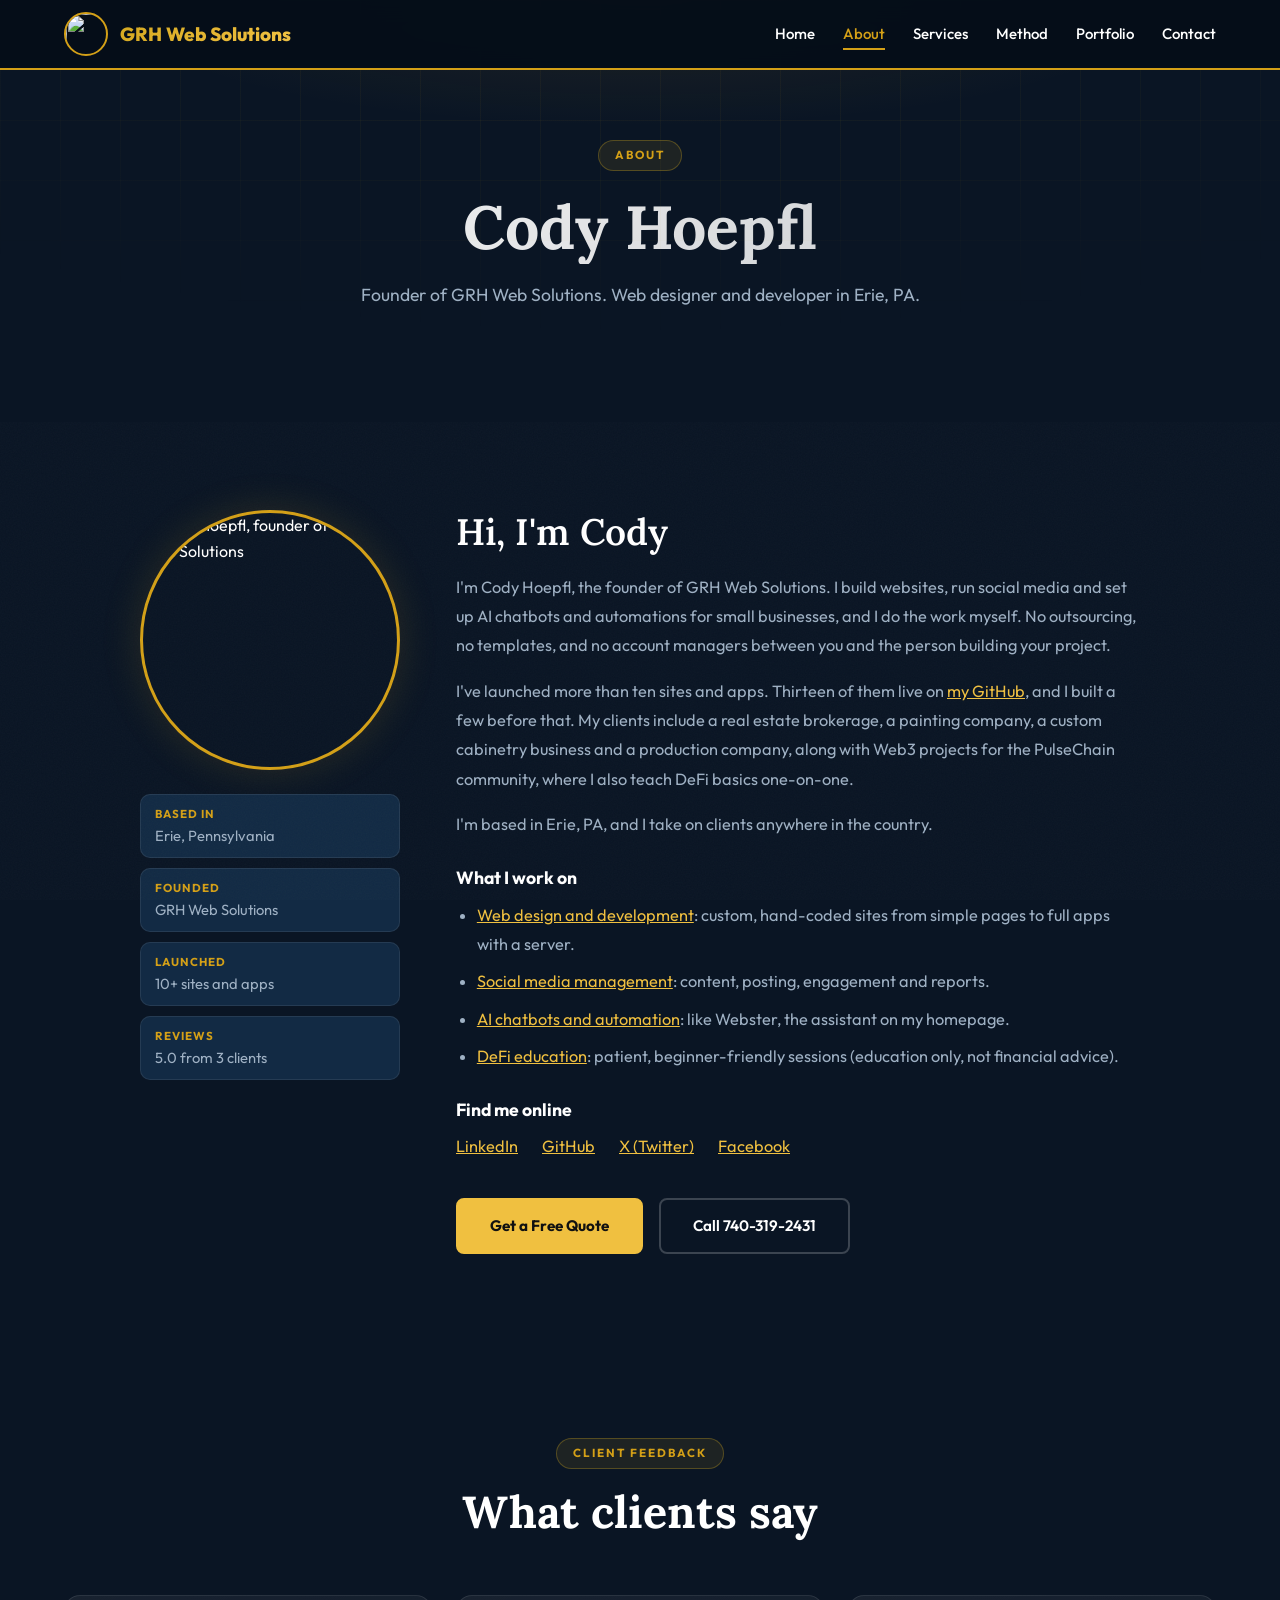
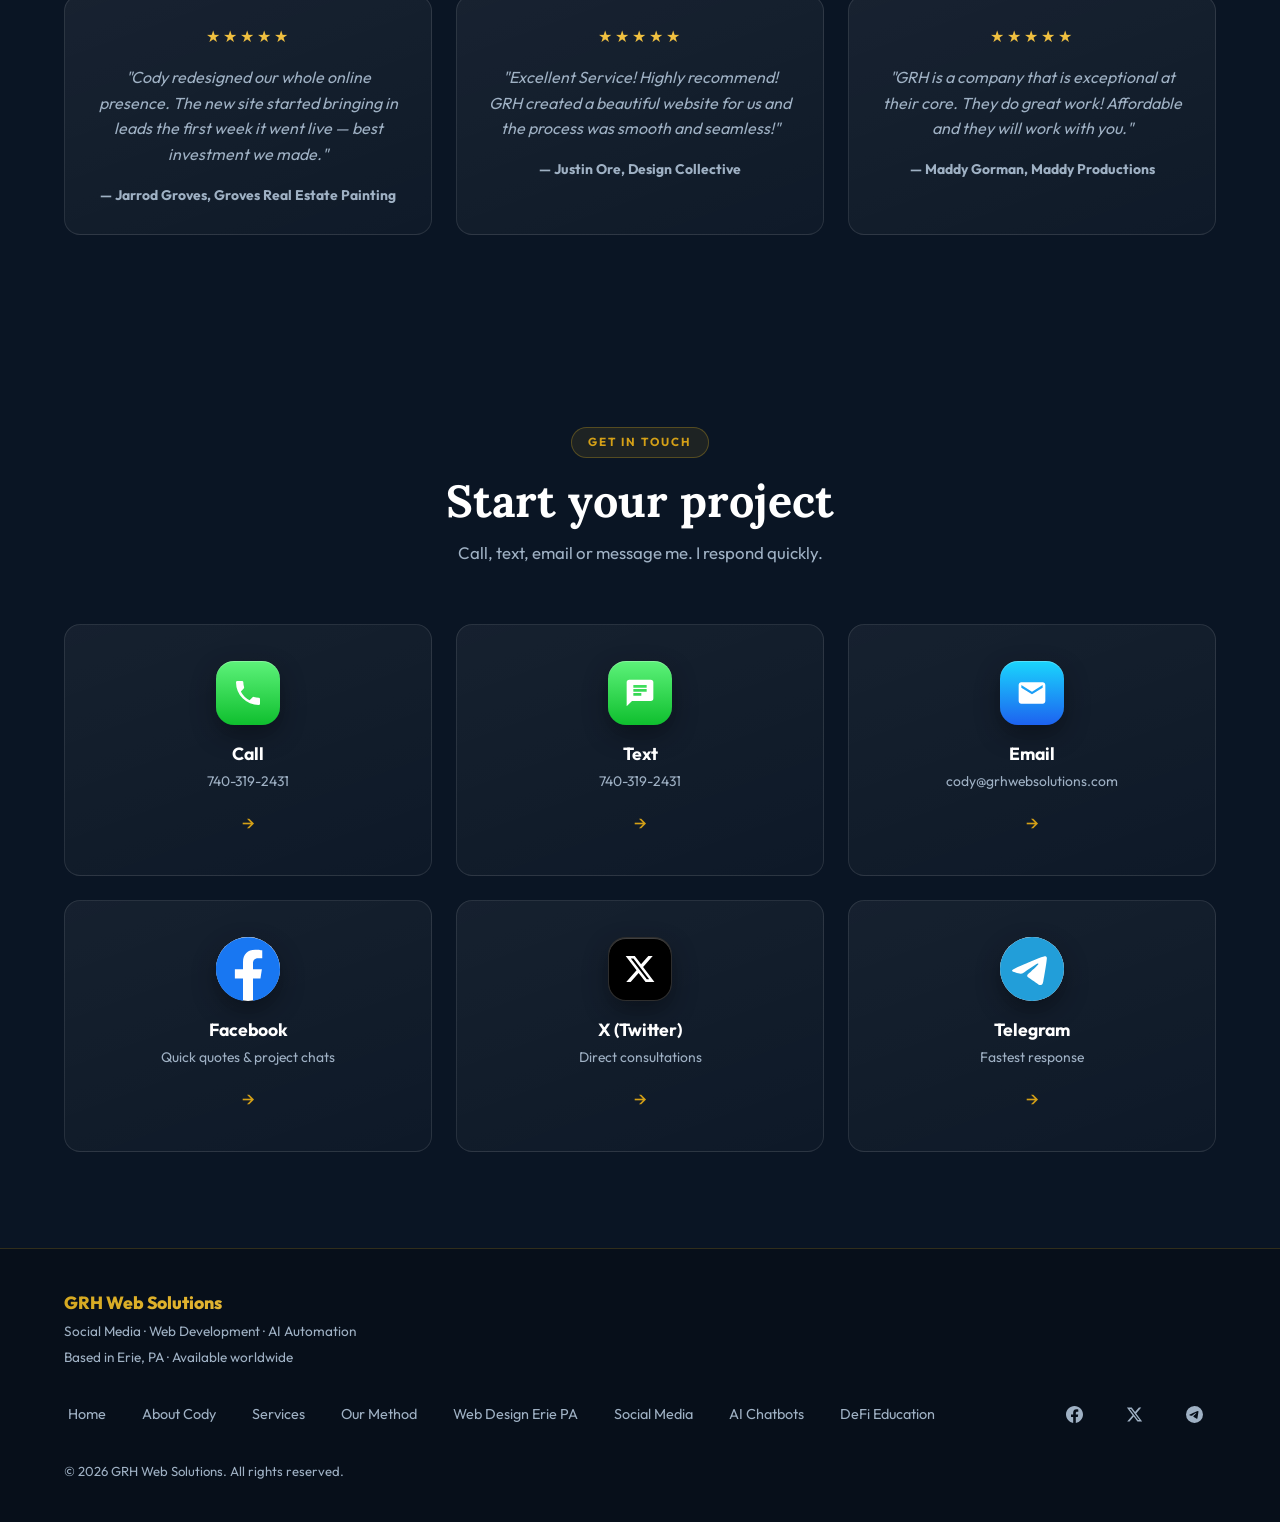
==== commit 5578169b: "Add GRH Method section and page, tech stack, showcase imagery and branded contact icons - methodolog" ====
--- a/about.html
+++ b/about.html
@@ -43,8 +43,8 @@
     <link rel="icon" type="image/png" sizes="32x32" href="images/favicon-32.png">
     <link rel="apple-touch-icon" sizes="180x180" href="images/apple-touch-icon.png">
 
-    <link rel="stylesheet" href="style.css?v=20261007b">
-    <script src="script.js?v=20261007b" defer></script>
+    <link rel="stylesheet" href="style.css?v=20261007c">
+    <script src="script.js?v=20261007c" defer></script>
     <script type="application/ld+json">
     {
       "@context": "https://schema.org",
@@ -109,7 +109,8 @@
             "Decentralized finance"
           ],
           "sameAs": [
-            "https://github.com/GainRangerHeffe",
+            "https://www.linkedin.com/in/cody-hoepfl-7a8699381/",
+          "https://github.com/GainRangerHeffe",
             "https://x.com/gainrangerheffe"
           ]
         }
@@ -131,6 +132,7 @@
                 <a href="/" class="nav-link">Home</a>
                 <a href="/about.html" class="nav-link active" aria-current="page">About</a>
                 <a href="/services.html" class="nav-link">Services</a>
+                <a href="/methodology.html" class="nav-link">Method</a>
                 <a href="/#portfolio" class="nav-link">Portfolio</a>
                 <a href="#contact" class="nav-link">Contact</a>
             </nav>
@@ -182,6 +184,7 @@
                         </ul>
                         <h3>Find me online</h3>
                         <ul class="bio-links">
+                            <li><a href="https://www.linkedin.com/in/cody-hoepfl-7a8699381/" target="_blank" rel="noopener noreferrer">LinkedIn</a></li>
                             <li><a href="https://github.com/GainRangerHeffe" target="_blank" rel="noopener noreferrer">GitHub</a></li>
                             <li><a href="https://x.com/gainrangerheffe" target="_blank" rel="noopener noreferrer">X (Twitter)</a></li>
                             <li><a href="https://www.facebook.com/GRHwebsolutions" target="_blank" rel="noopener noreferrer">Facebook</a></li>
@@ -310,6 +313,7 @@
                     <a href="/">Home</a>
                     <a href="/about.html">About Cody</a>
                     <a href="/services.html">Services</a>
+                    <a href="/methodology.html">Our Method</a>
                     <a href="/web-design-erie-pa.html">Web Design Erie PA</a>
                     <a href="/social-media-management.html">Social Media</a>
                     <a href="/ai-chatbots.html">AI Chatbots</a>
--- a/style.css
+++ b/style.css
@@ -862,3 +862,118 @@
   .bio-grid { grid-template-columns: 1fr; gap: 36px; }
   .bio-facts { max-width: 360px; }
 }
+
+/* ─── SHOWCASE (phones) ─── */
+.showcase-section { padding: 96px 0; width: 100%; overflow: hidden;
+  background: radial-gradient(ellipse 60% 70% at 85% 50%, rgb(74 127 181 / .18) 0%, transparent 70%), var(--bg-mid); }
+.showcase-inner { display: grid; grid-template-columns: minmax(0, 5fr) minmax(0, 7fr); gap: 48px; align-items: center; }
+.showcase-text .section-tag { margin-bottom: 16px; display: inline-block; }
+.showcase-text h2 { font-size: clamp(1.8rem, 3.2vw, 2.6rem); margin-bottom: 18px; }
+.showcase-text p { color: var(--text-secondary); line-height: 1.8; margin-bottom: 20px; }
+.showcase-points { list-style: none; padding: 0; margin: 0 0 28px; display: grid; gap: 10px; }
+.showcase-points li { position: relative; padding-left: 28px; color: var(--text-primary); }
+.showcase-points li::before { content: '✓'; position: absolute; left: 0; color: var(--accent); font-weight: 800; }
+.showcase-visual img { width: 118%; max-width: none; height: auto; margin-left: -4%; filter: drop-shadow(0 30px 60px rgba(0,0,0,.45)); }
+
+/* ─── METHOD ─── */
+.method-section { position: relative; padding: 110px 0 90px; width: 100%; overflow: hidden; isolation: isolate;
+  background: #070F1A url(images/method-workspace.webp) right top / min(1300px, 95%) auto no-repeat; }
+.method-section::before { content: ''; position: absolute; inset: 0; z-index: -1;
+  background: linear-gradient(90deg, #070F1A 0%, rgb(7 15 26 / .94) 38%, rgb(7 15 26 / .55) 70%, rgb(7 15 26 / .7) 100%),
+              linear-gradient(0deg, #070F1A 0%, transparent 45%); }
+.method-section-flat { background: var(--bg-mid); padding: 96px 0; }
+.method-section-flat::before { display: none; }
+.method-intro { max-width: 640px; margin-bottom: 48px; }
+.method-intro .section-tag { margin-bottom: 18px; display: inline-block; }
+.method-intro h2 { font-size: clamp(2rem, 4vw, 3rem); margin-bottom: 20px; }
+.method-intro h2 em { font-style: italic; background: linear-gradient(135deg, var(--primary), var(--accent));
+  background-clip: text; -webkit-background-clip: text; -webkit-text-fill-color: transparent; }
+.method-intro p { color: #c5d1de; line-height: 1.8; margin-bottom: 14px; font-size: 1.05rem; }
+.method-grid { display: grid; grid-template-columns: repeat(3, minmax(0, 1fr)); gap: 16px; }
+.method-grid-4 { grid-template-columns: repeat(2, minmax(0, 1fr)); margin: 8px auto 32px; max-width: 980px; }
+.method-card { position: relative; background: rgb(18 42 68 / .55); backdrop-filter: blur(8px); -webkit-backdrop-filter: blur(8px);
+  border: 1px solid rgba(255,255,255,.09); border-radius: 18px; padding: 24px 24px 22px;
+  transition: border-color .25s ease, transform .25s ease; }
+.method-card:hover { border-color: rgb(212 168 32 / .45); transform: translateY(-3px); }
+.method-icon { width: 48px; height: 48px; border-radius: 12px; display: flex; align-items: center; justify-content: center;
+  color: var(--accent); background: rgb(212 168 32 / .1); border: 1px solid rgb(212 168 32 / .25); margin-bottom: 16px; }
+.method-card h3 { font-size: 1.05rem; font-family: var(--font-main); font-weight: 700; margin-bottom: 8px; line-height: 1.35; }
+.method-card p { font-size: .9rem; color: var(--text-secondary); line-height: 1.65; }
+.method-cta { display: flex; align-items: center; justify-content: center; grid-column: span 2; }
+.btn-arrow { display: inline-flex; align-items: center; gap: 12px; border-radius: 50px; }
+.btn-arrow span { display: inline-flex; width: 30px; height: 30px; border-radius: 50%; background: #111; color: var(--accent);
+  align-items: center; justify-content: center; transition: transform .2s ease; }
+.btn-arrow:hover span { transform: translateX(3px); }
+
+/* ─── TECH STACK ─── */
+.stack-strip { list-style: none; padding: 0; margin: 56px 0 0; display: grid; grid-template-columns: repeat(5, minmax(0, 1fr)); gap: 12px; }
+.stack-tile { display: flex; align-items: center; gap: 12px; background: rgb(13 30 50 / .85); border: 1px solid rgba(255,255,255,.08);
+  border-radius: 14px; padding: 12px 14px; min-width: 0; }
+.stack-badge { flex: none; width: 40px; height: 40px; border-radius: 10px; display: flex; align-items: center; justify-content: center;
+  font: 800 .95rem/1 var(--font-main); letter-spacing: -.3px; }
+.stack-badge-sm { font-size: .72rem; }
+.stack-name { font-weight: 600; font-size: .92rem; line-height: 1.25; min-width: 0; }
+.stack-name small { display: block; font-weight: 400; font-size: .76rem; color: var(--text-secondary); margin-top: 2px; }
+.stack-groups { display: grid; grid-template-columns: repeat(2, minmax(0, 1fr)); gap: 28px 32px; }
+.stack-group h3 { font-family: var(--font-main); font-size: .8rem; letter-spacing: 1.5px; text-transform: uppercase; color: var(--primary); margin-bottom: 14px; }
+.stack-list { list-style: none; padding: 0; margin: 0; display: grid; grid-template-columns: repeat(2, minmax(0, 1fr)); gap: 10px; }
+
+/* ─── METHOD PAGE ─── */
+.page-hero-photo { background: linear-gradient(180deg, rgb(10 21 36 / .78), rgb(10 21 36 / .95)), url(images/method-workspace.webp) center / cover no-repeat; }
+.phase-list { list-style: none; padding: 0; margin: 8px auto 0; max-width: 860px; display: grid; gap: 14px; counter-reset: none; }
+.phase { display: grid; grid-template-columns: 64px 1fr; gap: 18px; background: var(--bg-mid); border: 1px solid rgba(255,255,255,.08);
+  border-radius: 16px; padding: 22px 24px; }
+.phase-num { font: 800 1.5rem/1 var(--font-main); color: var(--primary); padding-top: 4px; }
+.phase h3 { font-size: 1.1rem; font-family: var(--font-main); margin-bottom: 6px; }
+.phase p { color: var(--text-secondary); line-height: 1.7; font-size: .97rem; }
+.cost-note { margin-top: 8px; }
+
+/* ─── SPLIT PAGE HERO ─── */
+.page-hero-split { text-align: left; padding-bottom: 40px; }
+.page-hero-split-inner { display: grid; grid-template-columns: minmax(0, 1fr) minmax(0, 1.1fr); gap: 32px; align-items: center; }
+.page-hero-split p { margin-left: 0; }
+.page-hero-visual img { width: 115%; max-width: none; height: auto; filter: drop-shadow(0 30px 60px rgba(0,0,0,.5)); }
+
+/* ─── BRANDED CONTACT ICONS ─── */
+.contact-card .contact-icon { width: 64px; height: 64px; margin: 0 auto 18px; border-radius: 18px; display: flex; align-items: center; justify-content: center;
+  color: #fff; box-shadow: 0 10px 24px rgba(0,0,0,.35), inset 0 1px 0 rgba(255,255,255,.25); transition: transform .3s ease; }
+.contact-card .contact-icon svg { width: 32px; height: 32px; }
+.contact-card:hover .contact-icon { color: #fff; transform: scale(1.06) rotate(-3deg); }
+.contact-card[href^="tel:"] .contact-icon,
+.contact-card[href^="sms:"] .contact-icon { background: linear-gradient(180deg, #5DF27A 0%, #0FBF2E 100%); }
+.contact-card[href^="mailto:"] .contact-icon { background: linear-gradient(180deg, #1AD6FD 0%, #1D62F0 100%); }
+.contact-card[href*="x.com"] .contact-icon { background: #000; border: 1px solid rgba(255,255,255,.18); }
+.contact-card[href*="facebook.com"] .contact-icon,
+.contact-card[href*="t.me"] .contact-icon { background: #fff; border-radius: 50%; }
+.contact-card[href*="facebook.com"] .contact-icon { color: #1877F2; }
+.contact-card[href*="t.me"] .contact-icon { color: #229ED9; }
+.contact-card[href*="facebook.com"] .contact-icon svg,
+.contact-card[href*="t.me"] .contact-icon svg { width: 64px; height: 64px; }
+.contact-card[href*="facebook.com"]:hover .contact-icon { color: #1877F2; }
+.contact-card[href*="t.me"]:hover .contact-icon { color: #229ED9; }
+.footer-social a[href*="facebook.com"]:hover { color: #1877F2; }
+.footer-social a[href*="t.me"]:hover { color: #229ED9; }
+
+@media (max-width: 1024px) {
+  .method-grid { grid-template-columns: repeat(2, minmax(0, 1fr)); }
+  .method-cta { grid-column: span 1; }
+  .stack-strip { grid-template-columns: repeat(3, minmax(0, 1fr)); }
+  .stack-groups { grid-template-columns: 1fr; }
+}
+@media (max-width: 860px) {
+  .showcase-inner, .page-hero-split-inner { grid-template-columns: 1fr; }
+  .showcase-visual img, .page-hero-visual img { width: 112%; margin-left: -6%; }
+  .page-hero-split { text-align: center; }
+  .page-hero-split .hero-ctas { justify-content: center; }
+  .page-hero-split p { margin-left: auto; }
+  .method-section { background-size: 160% auto; background-position: 30% top; padding-top: 80px; }
+  .method-section::before { background: linear-gradient(180deg, rgb(7 15 26 / .75) 0%, rgb(7 15 26 / .93) 30%, #070F1A 70%); }
+}
+@media (max-width: 600px) {
+  .method-grid, .method-grid-4 { grid-template-columns: 1fr; }
+  .stack-strip, .stack-list { grid-template-columns: repeat(2, minmax(0, 1fr)); }
+  .stack-tile { padding: 10px; gap: 10px; }
+  .stack-badge { width: 34px; height: 34px; }
+  .stack-name small { display: none; }
+  .phase { grid-template-columns: 1fr; gap: 6px; }
+}
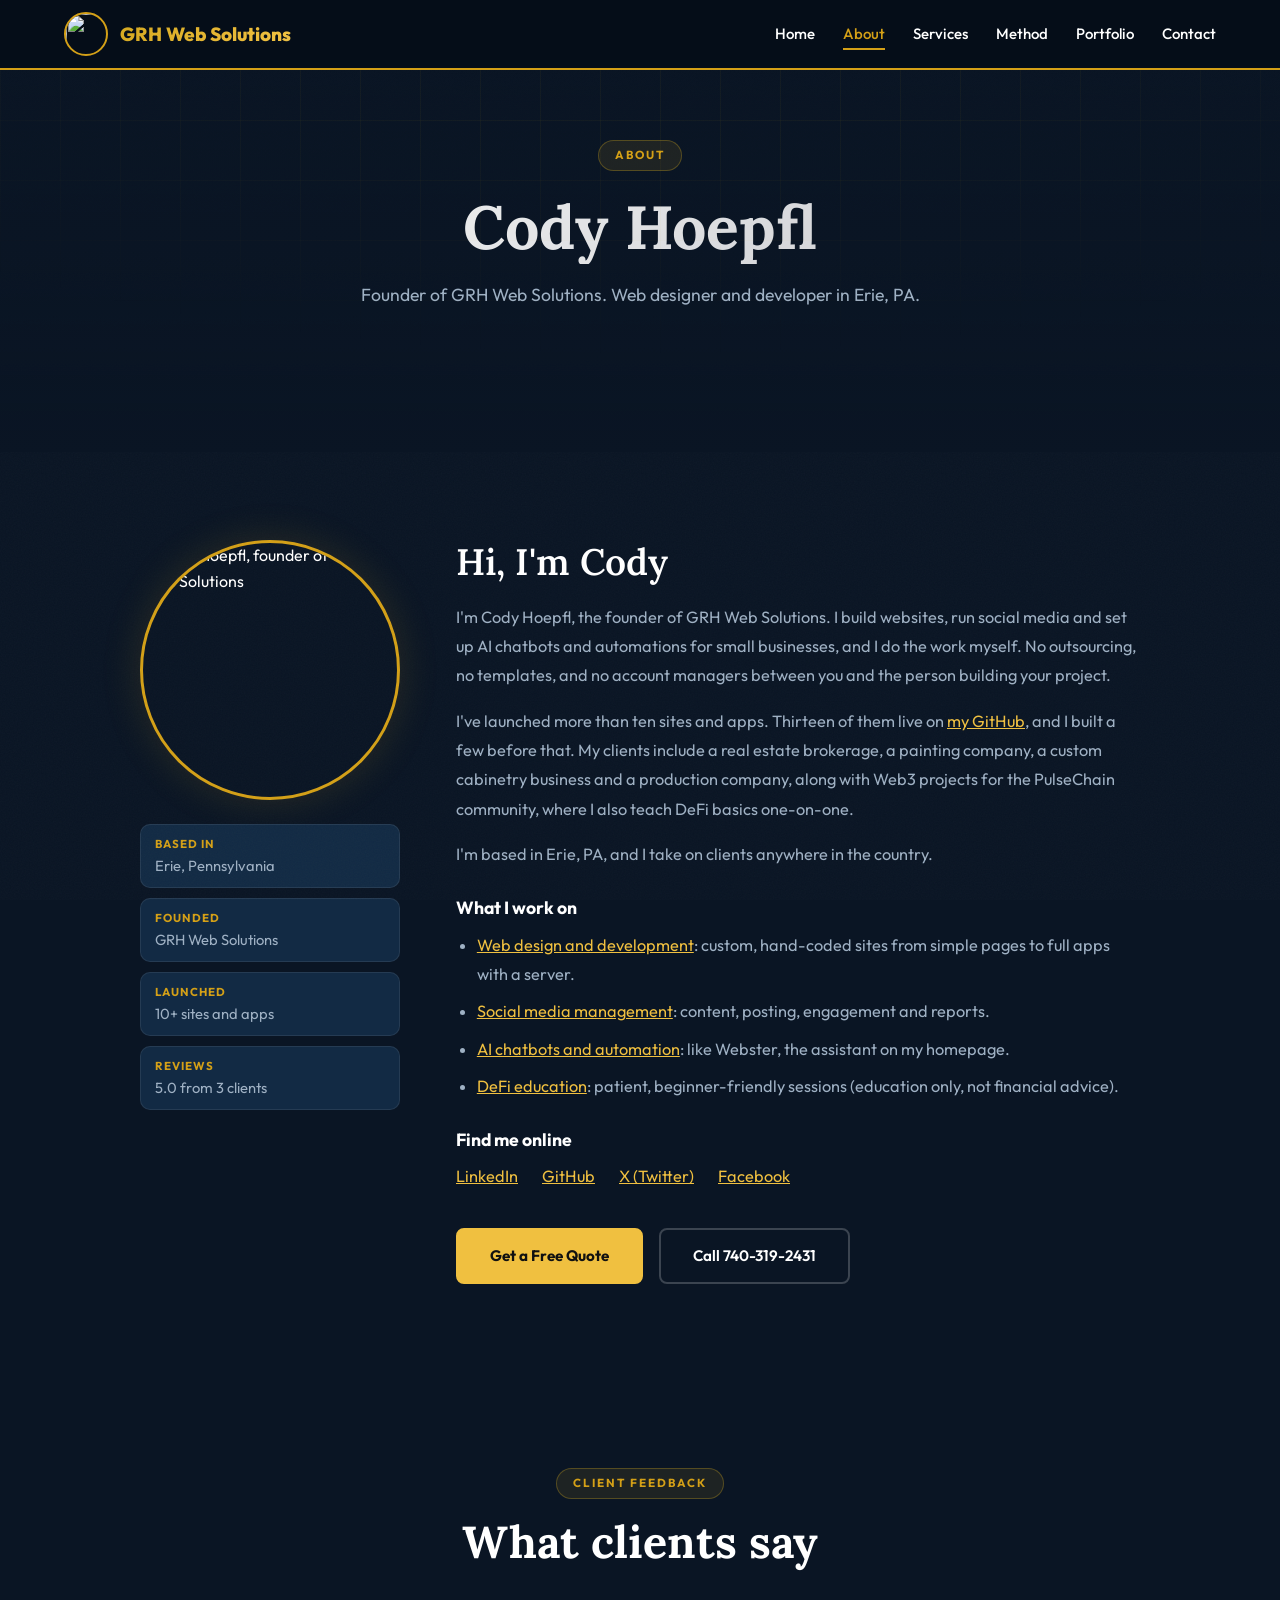
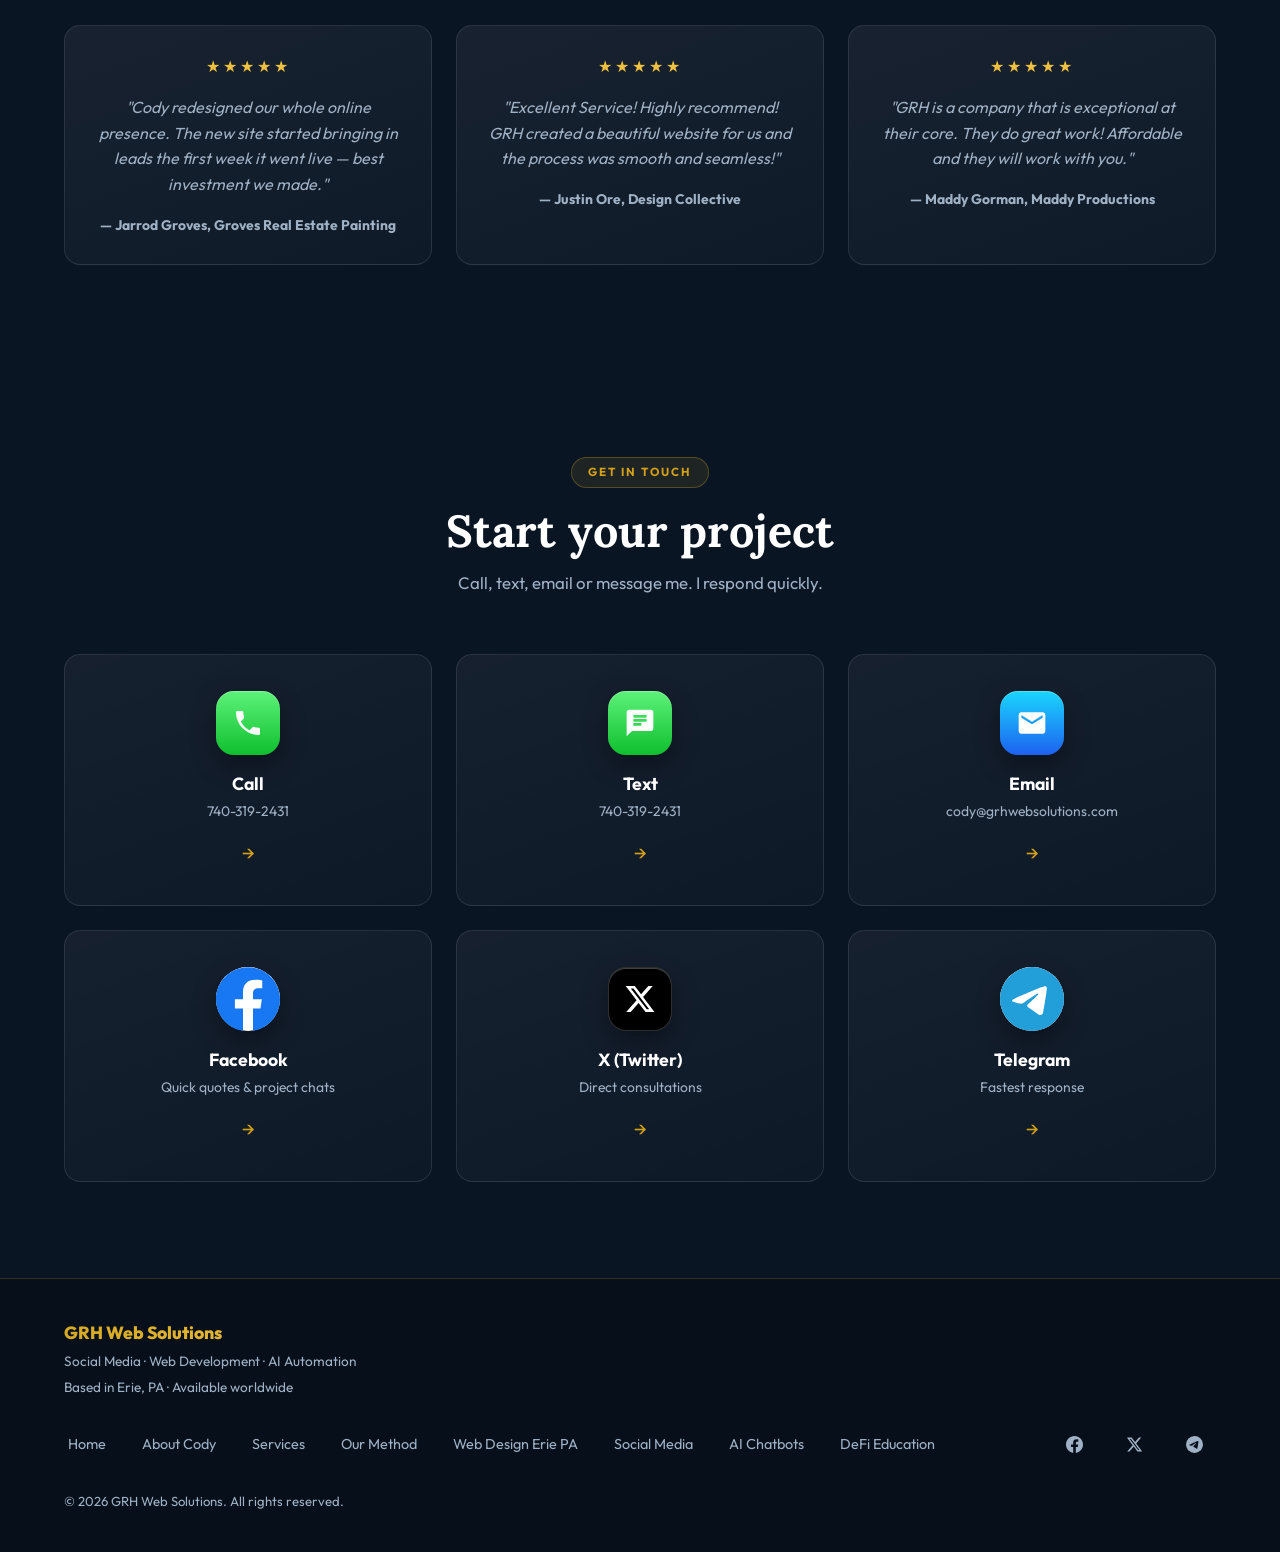
==== commit 750e17a8: "Add background imagery to DeFi, About hero and method principles; add Google Business Profile to sam" ====
--- a/about.html
+++ b/about.html
@@ -146,7 +146,7 @@
 
     <main id="main">
 
-        <section class="page-hero" aria-label="Page introduction">
+        <section class="page-hero bg-collage" aria-label="Page introduction">
             <div class="page-hero-bg-grid" aria-hidden="true"></div>
             <div class="container">
                 <span class="section-tag">About</span>
--- a/style.css
+++ b/style.css
@@ -977,3 +977,11 @@
   .stack-name small { display: none; }
   .phase { grid-template-columns: 1fr; gap: 6px; }
 }
+
+/* ─── SECTION BACKGROUND IMAGERY ─── */
+.bg-defi { position: relative; background: linear-gradient(90deg, rgb(10 21 36 / .78) 0%, rgb(10 21 36 / .5) 50%, rgb(10 21 36 / .75) 100%), url(images/defi-chart.webp) center / cover no-repeat; border-top: 1px solid rgb(212 168 32 / .15); border-bottom: 1px solid rgb(212 168 32 / .15); }
+.page-hero.bg-collage { background: linear-gradient(180deg, rgb(10 21 36 / .7) 0%, rgb(10 21 36 / .82) 60%, var(--bg-dark) 100%), url(images/work-collage.webp) center / cover no-repeat; padding-bottom: 110px; }
+.method-section-flat.bg-phones { background: linear-gradient(90deg, rgb(13 30 50 / .96) 0%, rgb(13 30 50 / .82) 45%, rgb(13 30 50 / .4) 100%), url(images/showcase-phones.webp) right -160px center / 1000px auto no-repeat, var(--bg-mid); }
+@media (max-width: 860px) {
+  .method-section-flat.bg-phones { background: linear-gradient(180deg, rgb(13 30 50 / .8), rgb(13 30 50 / .96) 35%), url(images/showcase-phones.webp) center top / 140% auto no-repeat, var(--bg-mid); }
+}
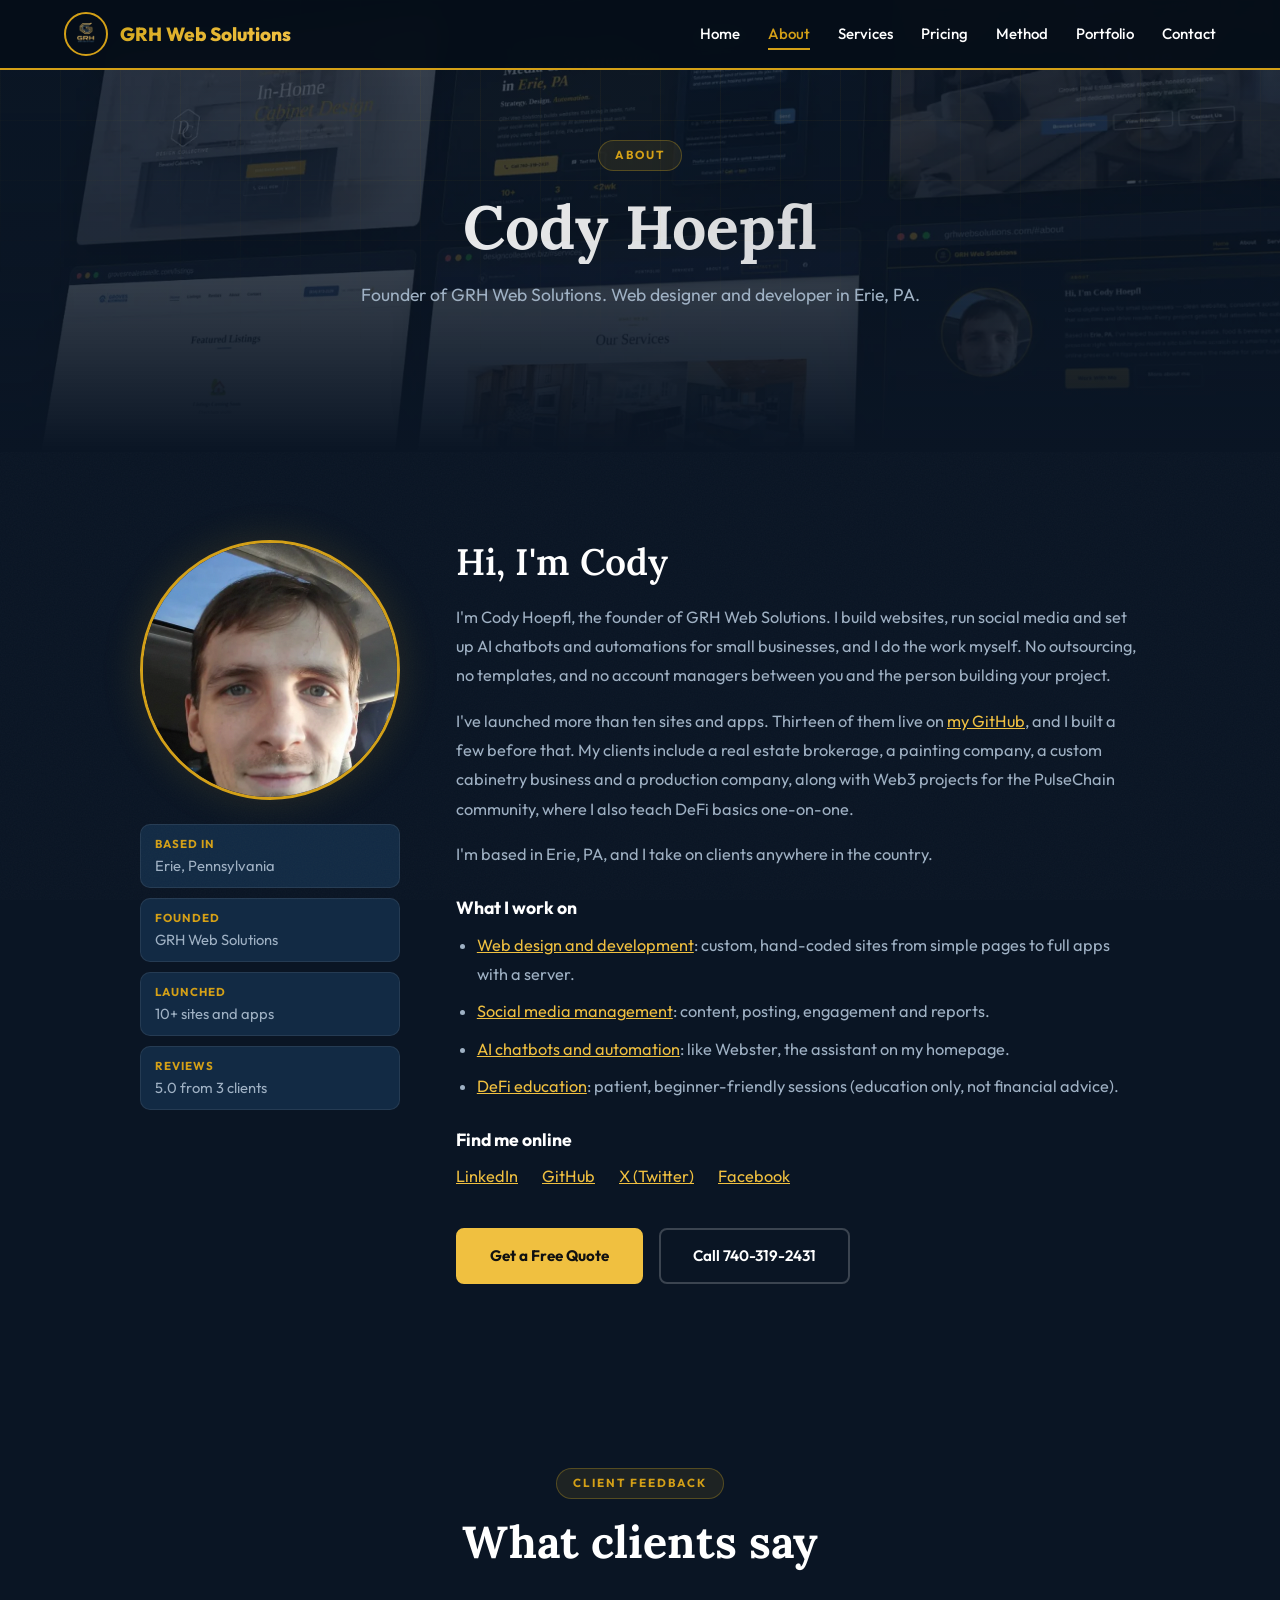
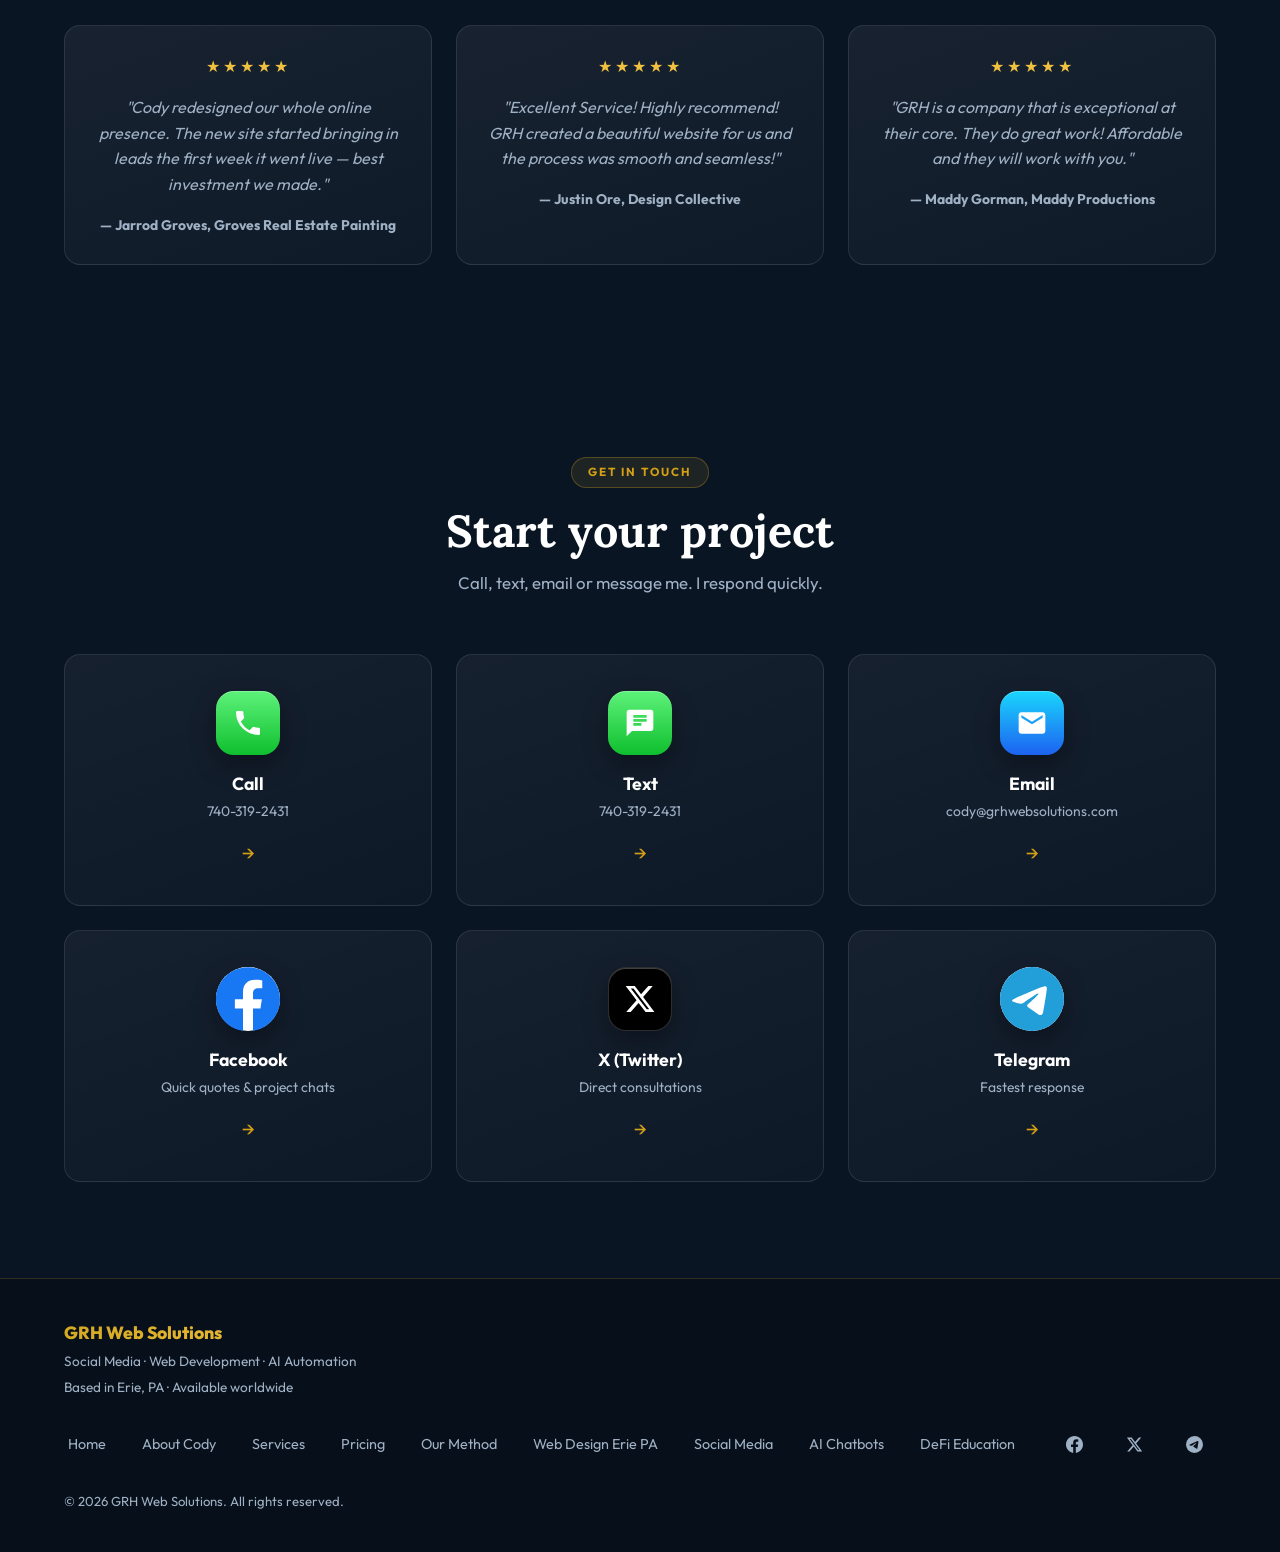
==== commit 981e3a6b: "Move pricing to its own page and keep images in git - New pricing.html with the full price list, Off" ====
--- a/about.html
+++ b/about.html
@@ -43,8 +43,8 @@
     <link rel="icon" type="image/png" sizes="32x32" href="images/favicon-32.png">
     <link rel="apple-touch-icon" sizes="180x180" href="images/apple-touch-icon.png">
 
-    <link rel="stylesheet" href="style.css?v=20261007c">
-    <script src="script.js?v=20261007c" defer></script>
+    <link rel="stylesheet" href="style.css?v=20261011a">
+    <script src="script.js?v=20261011a" defer></script>
     <script type="application/ld+json">
     {
       "@context": "https://schema.org",
@@ -132,6 +132,7 @@
                 <a href="/" class="nav-link">Home</a>
                 <a href="/about.html" class="nav-link active" aria-current="page">About</a>
                 <a href="/services.html" class="nav-link">Services</a>
+                <a href="/pricing.html" class="nav-link">Pricing</a>
                 <a href="/methodology.html" class="nav-link">Method</a>
                 <a href="/#portfolio" class="nav-link">Portfolio</a>
                 <a href="#contact" class="nav-link">Contact</a>
@@ -313,6 +314,7 @@
                     <a href="/">Home</a>
                     <a href="/about.html">About Cody</a>
                     <a href="/services.html">Services</a>
+                    <a href="/pricing.html">Pricing</a>
                     <a href="/methodology.html">Our Method</a>
                     <a href="/web-design-erie-pa.html">Web Design Erie PA</a>
                     <a href="/social-media-management.html">Social Media</a>
--- a/style.css
+++ b/style.css
@@ -985,3 +985,13 @@
 @media (max-width: 860px) {
   .method-section-flat.bg-phones { background: linear-gradient(180deg, rgb(13 30 50 / .8), rgb(13 30 50 / .96) 35%), url(images/showcase-phones.webp) center top / 140% auto no-repeat, var(--bg-mid); }
 }
+.content-section.bg-compliance { background: linear-gradient(90deg, rgb(13 30 50 / .97) 0%, rgb(13 30 50 / .9) 45%, rgb(13 30 50 / .5) 100%), url(images/compliance-shield.webp) right -200px center / auto 100% no-repeat, var(--bg-mid); }
+.bg-compliance .method-card { background: rgb(13 30 50 / .82); }
+@media (max-width: 860px) {
+  .content-section.bg-compliance { background: linear-gradient(180deg, rgb(13 30 50 / .78), rgb(13 30 50 / .95) 40%), url(images/compliance-shield.webp) 75% top / auto 520px no-repeat, var(--bg-mid); }
+}
+
+/* ─── PRICING PAGE ─── */
+.page-hero.bg-pricing { background: linear-gradient(180deg, rgb(10 21 36 / .8) 0%, rgb(10 21 36 / .9) 60%, var(--bg-dark) 100%), url(images/showcase-phones.webp) center 40% / 1100px auto no-repeat, var(--bg-dark); }
+.pricing-prose { max-width: 1100px; }
+.pricing-prose .price-grid { grid-template-columns: repeat(auto-fit, minmax(240px, 1fr)); }
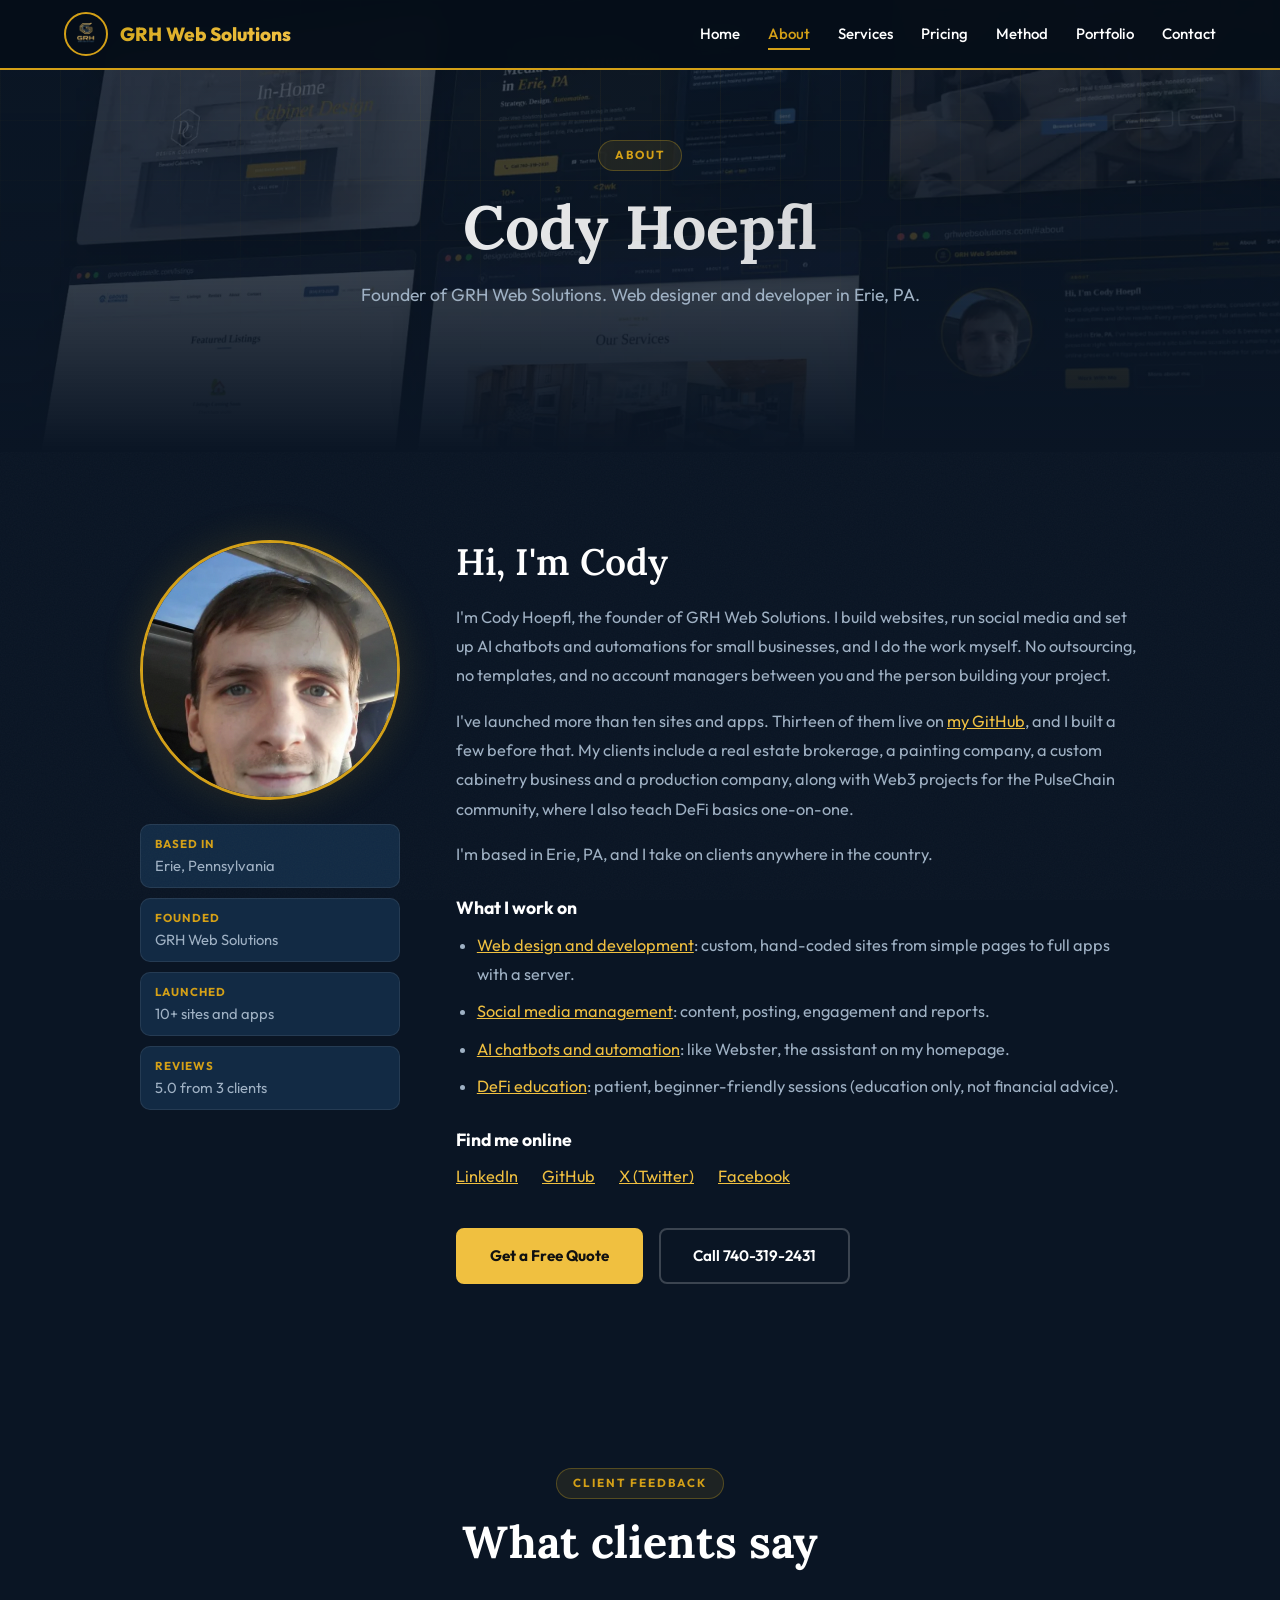
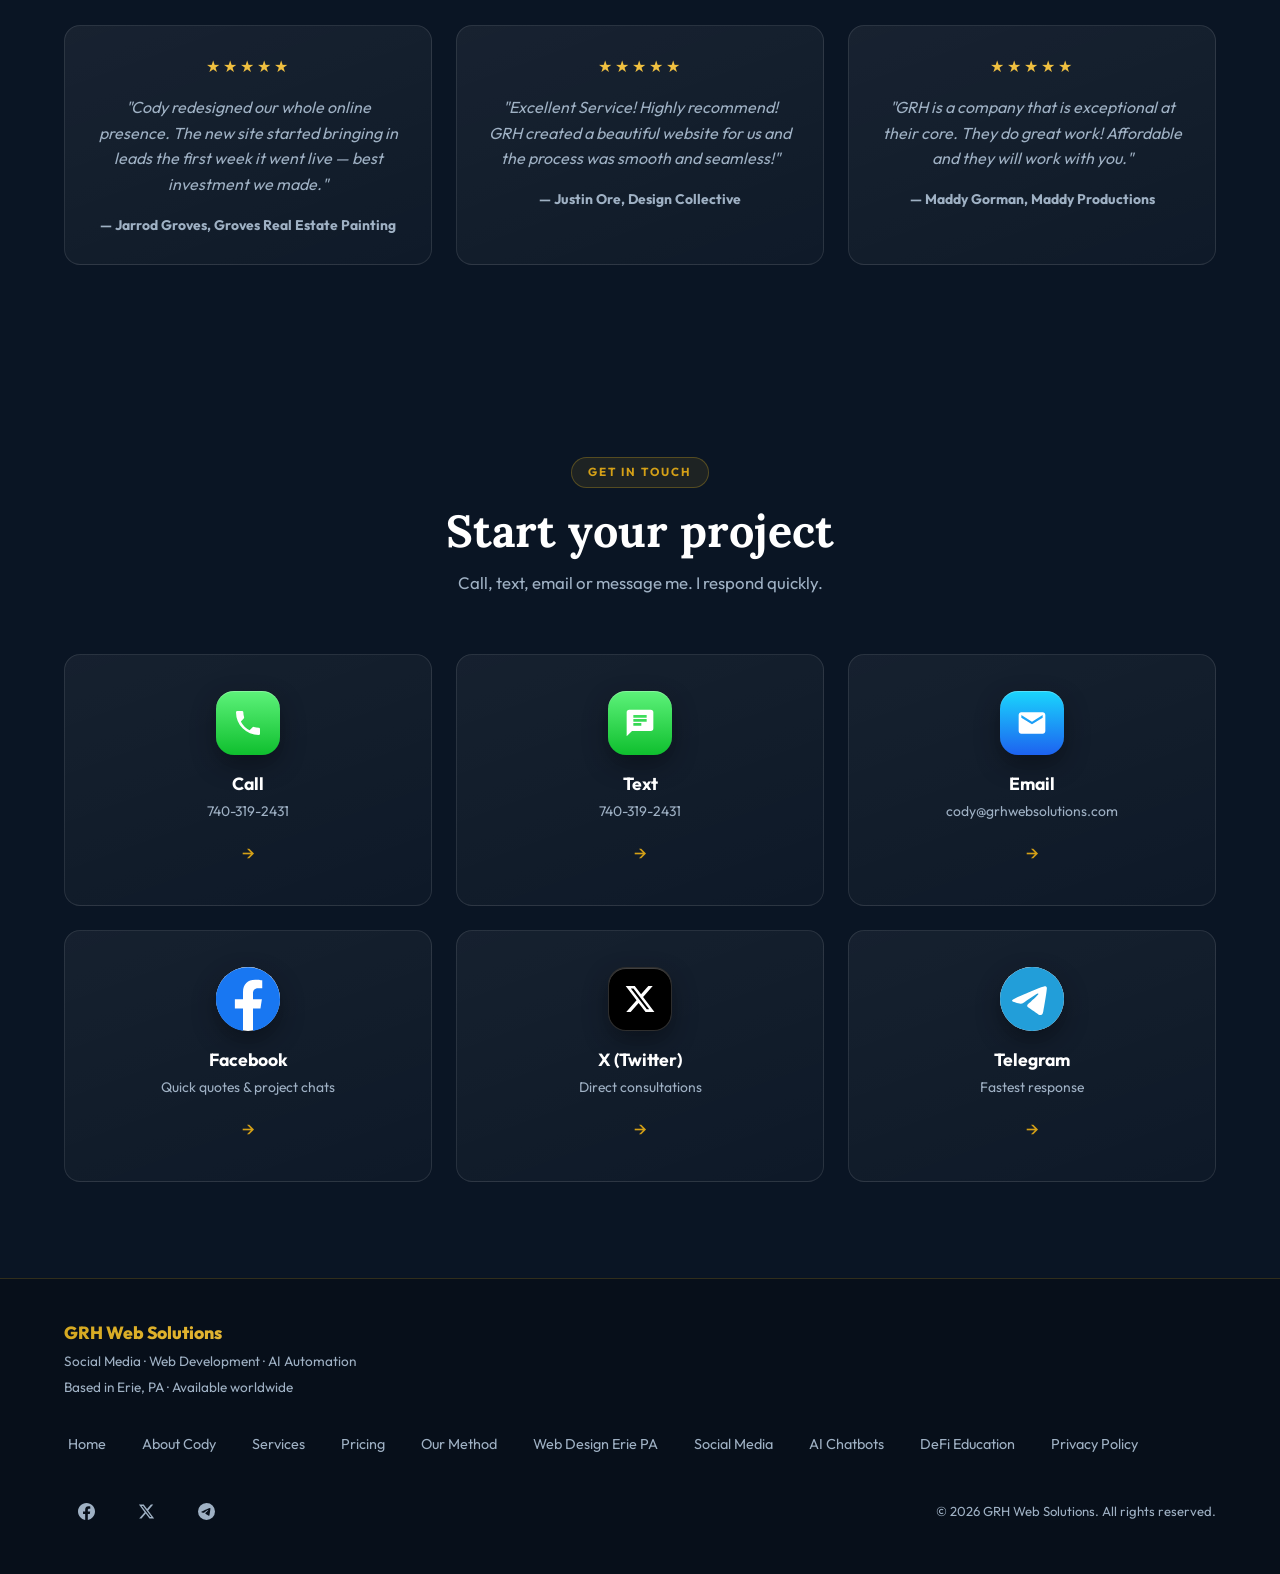
==== commit 032e748c: "Add privacy policy page for Meta lead ads New privacy.html covering forms, Webster AI chat, Google A" ====
--- a/about.html
+++ b/about.html
@@ -10,6 +10,8 @@
 
       gtag('config', 'G-C15HK9LHY8');
     </script>
+    <!-- Meta Pixel -->
+    <script src="meta-pixel.js?v=20261112a"></script>
     <meta charset="UTF-8">
     <meta name="viewport" content="width=device-width, initial-scale=1.0">
     <meta http-equiv="X-UA-Compatible" content="IE=edge">
@@ -43,8 +45,8 @@
     <link rel="icon" type="image/png" sizes="32x32" href="images/favicon-32.png">
     <link rel="apple-touch-icon" sizes="180x180" href="images/apple-touch-icon.png">
 
-    <link rel="stylesheet" href="style.css?v=20261011a">
-    <script src="script.js?v=20261011a" defer></script>
+    <link rel="stylesheet" href="style.css?v=20261022a">
+    <script src="script.js?v=20261112a" defer></script>
     <script type="application/ld+json">
     {
       "@context": "https://schema.org",
@@ -119,6 +121,7 @@
     </script>
 </head>
 <body>
+    <noscript><img height="1" width="1" style="display:none" alt="" src="https://www.facebook.com/tr?id=1861907667802179&amp;ev=PageView&amp;noscript=1"></noscript>
     <a href="#main" class="skip-link">Skip to content</a>
 
     <!-- Navigation -->
@@ -320,6 +323,7 @@
                     <a href="/social-media-management.html">Social Media</a>
                     <a href="/ai-chatbots.html">AI Chatbots</a>
                     <a href="/defi.html">DeFi Education</a>
+                    <a href="/privacy.html">Privacy Policy</a>
                 </nav>
                 <div class="footer-social" aria-label="Social media links">
                     <a href="https://www.facebook.com/GRHwebsolutions" aria-label="Facebook" target="_blank" rel="noopener noreferrer">
--- a/style.css
+++ b/style.css
@@ -995,3 +995,30 @@
 .page-hero.bg-pricing { background: linear-gradient(180deg, rgb(10 21 36 / .8) 0%, rgb(10 21 36 / .9) 60%, var(--bg-dark) 100%), url(images/showcase-phones.webp) center 40% / 1100px auto no-repeat, var(--bg-dark); }
 .pricing-prose { max-width: 1100px; }
 .pricing-prose .price-grid { grid-template-columns: repeat(auto-fit, minmax(240px, 1fr)); }
+.pricing-wrap { max-width: 1100px; margin: 0 auto; }
+.price-group { margin: 0 0 56px; }
+.price-group-head { display: flex; flex-wrap: wrap; align-items: baseline; gap: 6px 18px; margin-bottom: 18px; padding-bottom: 12px; border-bottom: 1px solid rgb(255 255 255 / .08); }
+.price-group-head h3 { margin: 0; font-family: var(--font-serif); font-size: 1.5rem; color: var(--text-primary); }
+.price-group-head p { margin: 0; color: var(--text-secondary); font-size: .95rem; }
+.pcard-grid { display: grid; grid-template-columns: repeat(auto-fill, minmax(240px, 1fr)); gap: 18px; }
+.pcard {
+  display: flex; flex-direction: column; background: linear-gradient(180deg, rgb(18 42 68 / .9), rgb(13 30 50 / .9));
+  border: 1px solid rgb(255 255 255 / .08); border-top: 3px solid var(--secondary);
+  border-radius: var(--radius); padding: 22px 22px 20px; transition: transform .2s, border-color .2s;
+}
+.pcard:hover { transform: translateY(-3px); border-color: rgb(212 160 23 / .35); border-top-color: var(--primary); }
+.pcard-feature { border-top-color: var(--primary); }
+.pcard h4 { margin: 0 0 12px; font-size: .82rem; font-weight: 700; letter-spacing: .08em; text-transform: uppercase; color: var(--text-secondary); }
+.pcard-price { display: flex; flex-wrap: wrap; align-items: baseline; gap: 4px 8px; margin: 0 0 16px; padding-bottom: 16px; border-bottom: 1px solid rgb(255 255 255 / .08); }
+.pcard-from { font-size: .85rem; color: var(--text-secondary); }
+.pcard-amt { font-size: 2.1rem; font-weight: 800; line-height: 1; color: var(--accent); }
+.pcard-unit { font-size: .9rem; color: var(--text-secondary); }
+.pcard-list { list-style: none; margin: 0; padding: 0; display: grid; gap: 9px; }
+.pcard-list li { position: relative; padding-left: 24px; font-size: .95rem; line-height: 1.5; color: #D6E1EC; }
+.pcard-list li::before { content: ""; position: absolute; left: 2px; top: .5em; width: 12px; height: 7px; border-left: 2px solid var(--primary); border-bottom: 2px solid var(--primary); transform: rotate(-45deg); }
+.pcard-list strong { color: var(--text-primary); }
+.pcard-note { margin: 16px 0 0; padding-top: 12px; border-top: 1px dashed rgb(255 255 255 / .12); font-size: .85rem; color: var(--text-secondary); }
+.price-example { margin: -32px 0 56px; padding: 14px 18px; border-radius: 12px; background: rgb(212 160 23 / .08); border: 1px solid rgb(212 160 23 / .25); color: #D6E1EC; font-size: .95rem; }
+.price-example strong { color: var(--accent); }
+.pricing-wrap .price-note { color: var(--text-secondary); font-size: .95rem; line-height: 1.7; text-align: center; max-width: 820px; margin: 0 auto; }
+@media (max-width: 600px) { .pcard-amt { font-size: 1.8rem; } .price-group { margin-bottom: 44px; } .price-example { margin-top: -24px; } }
